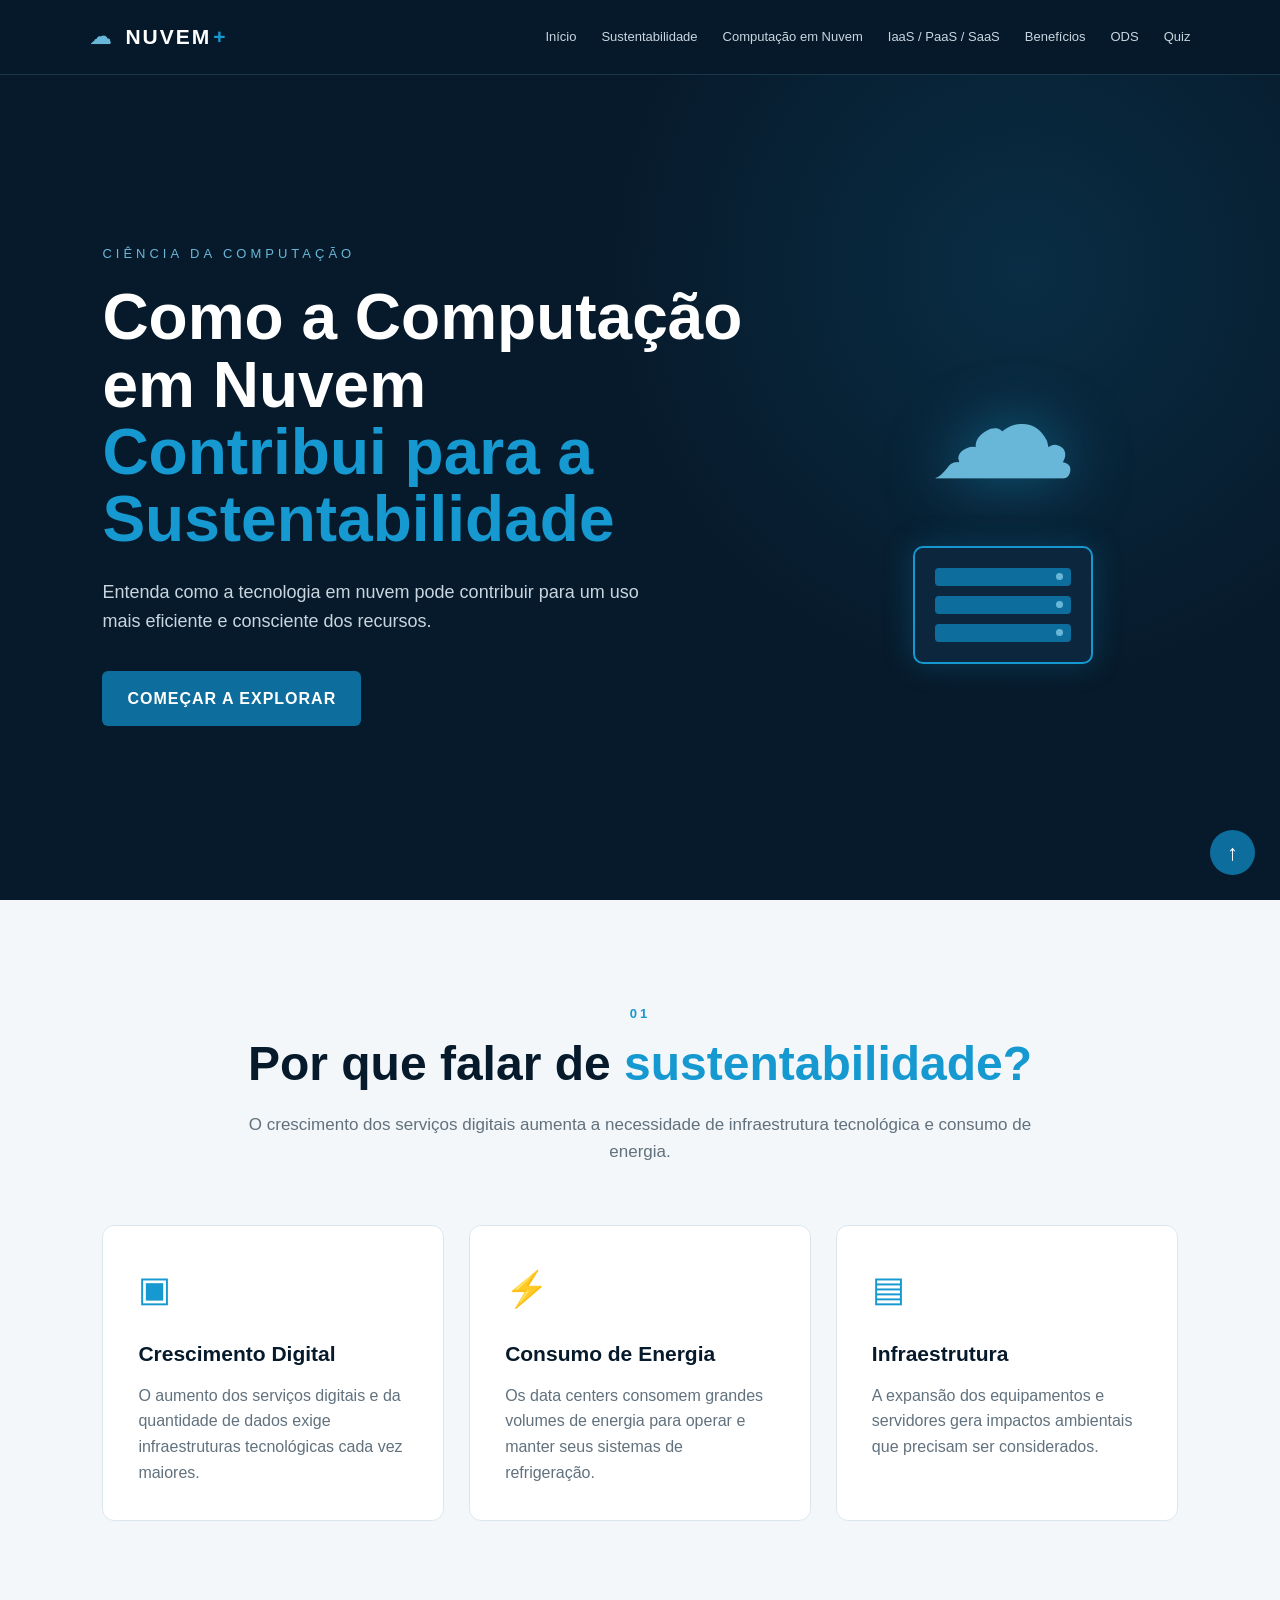
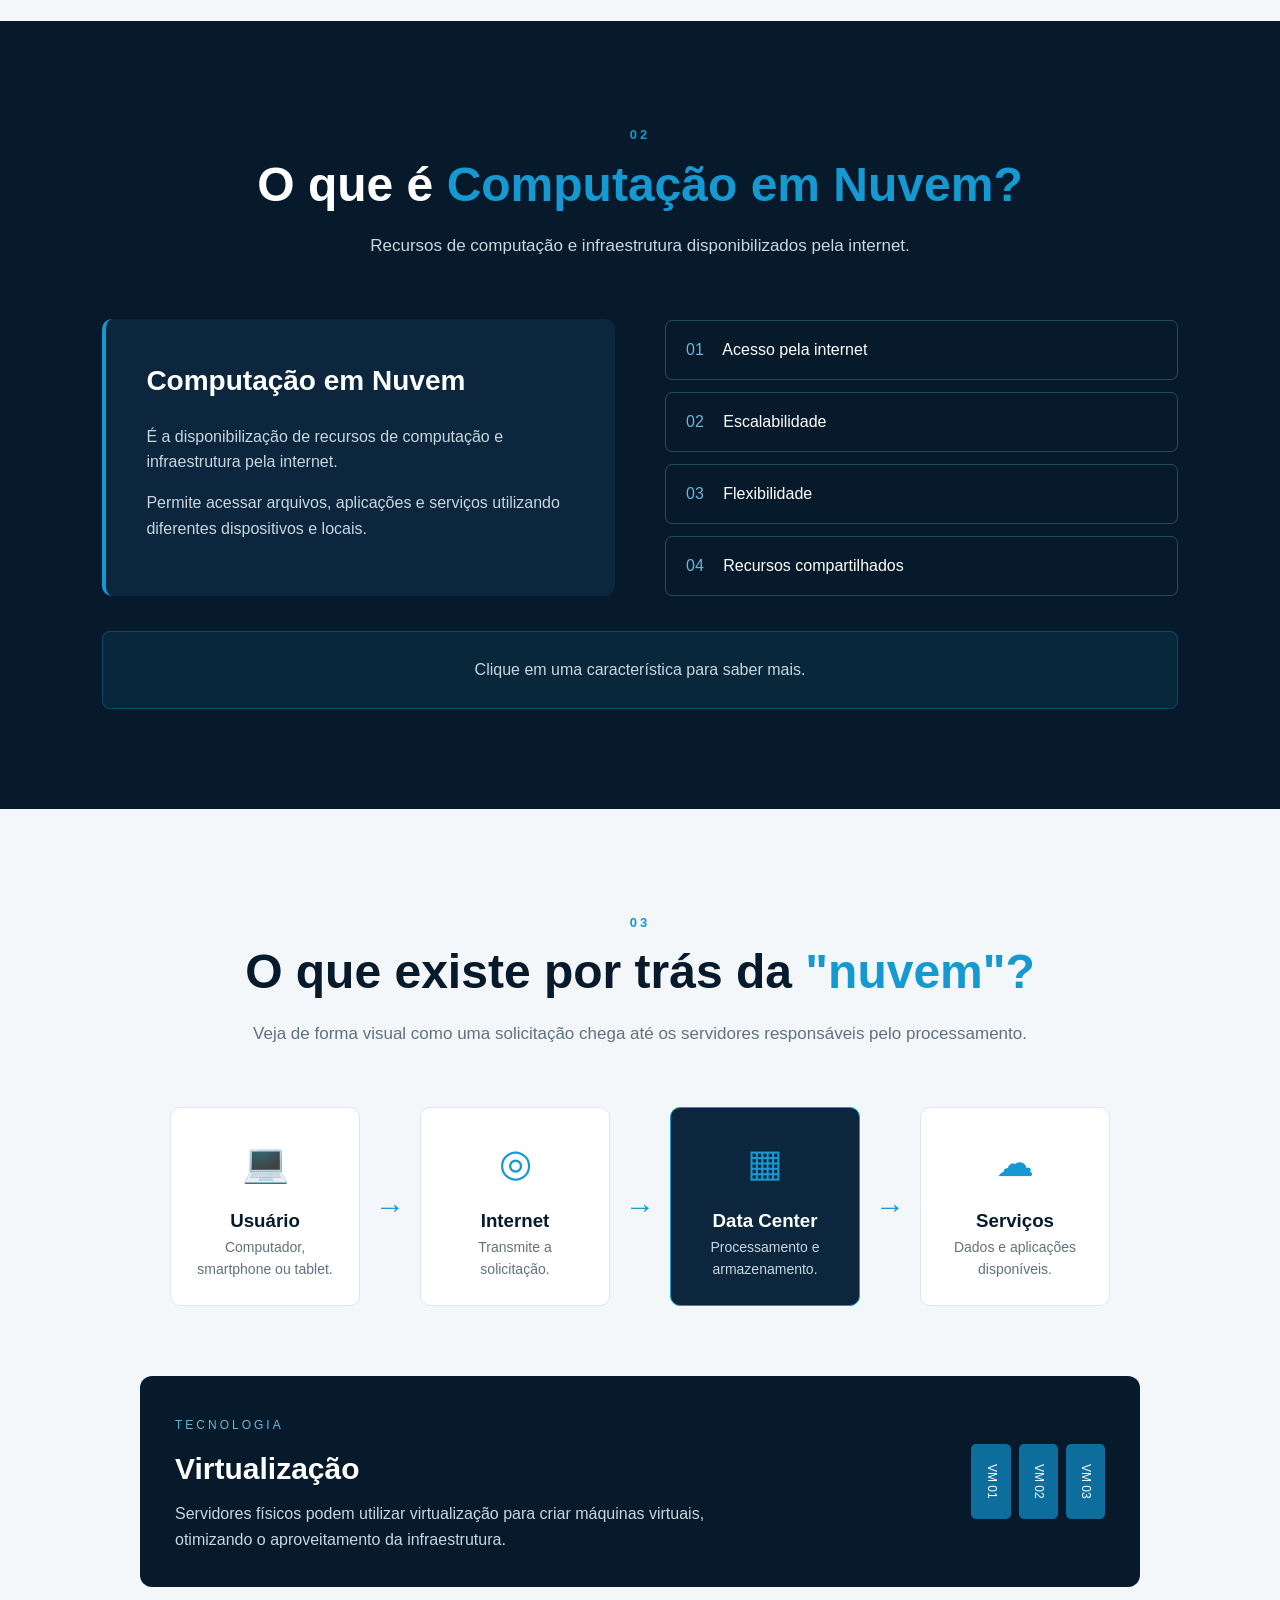
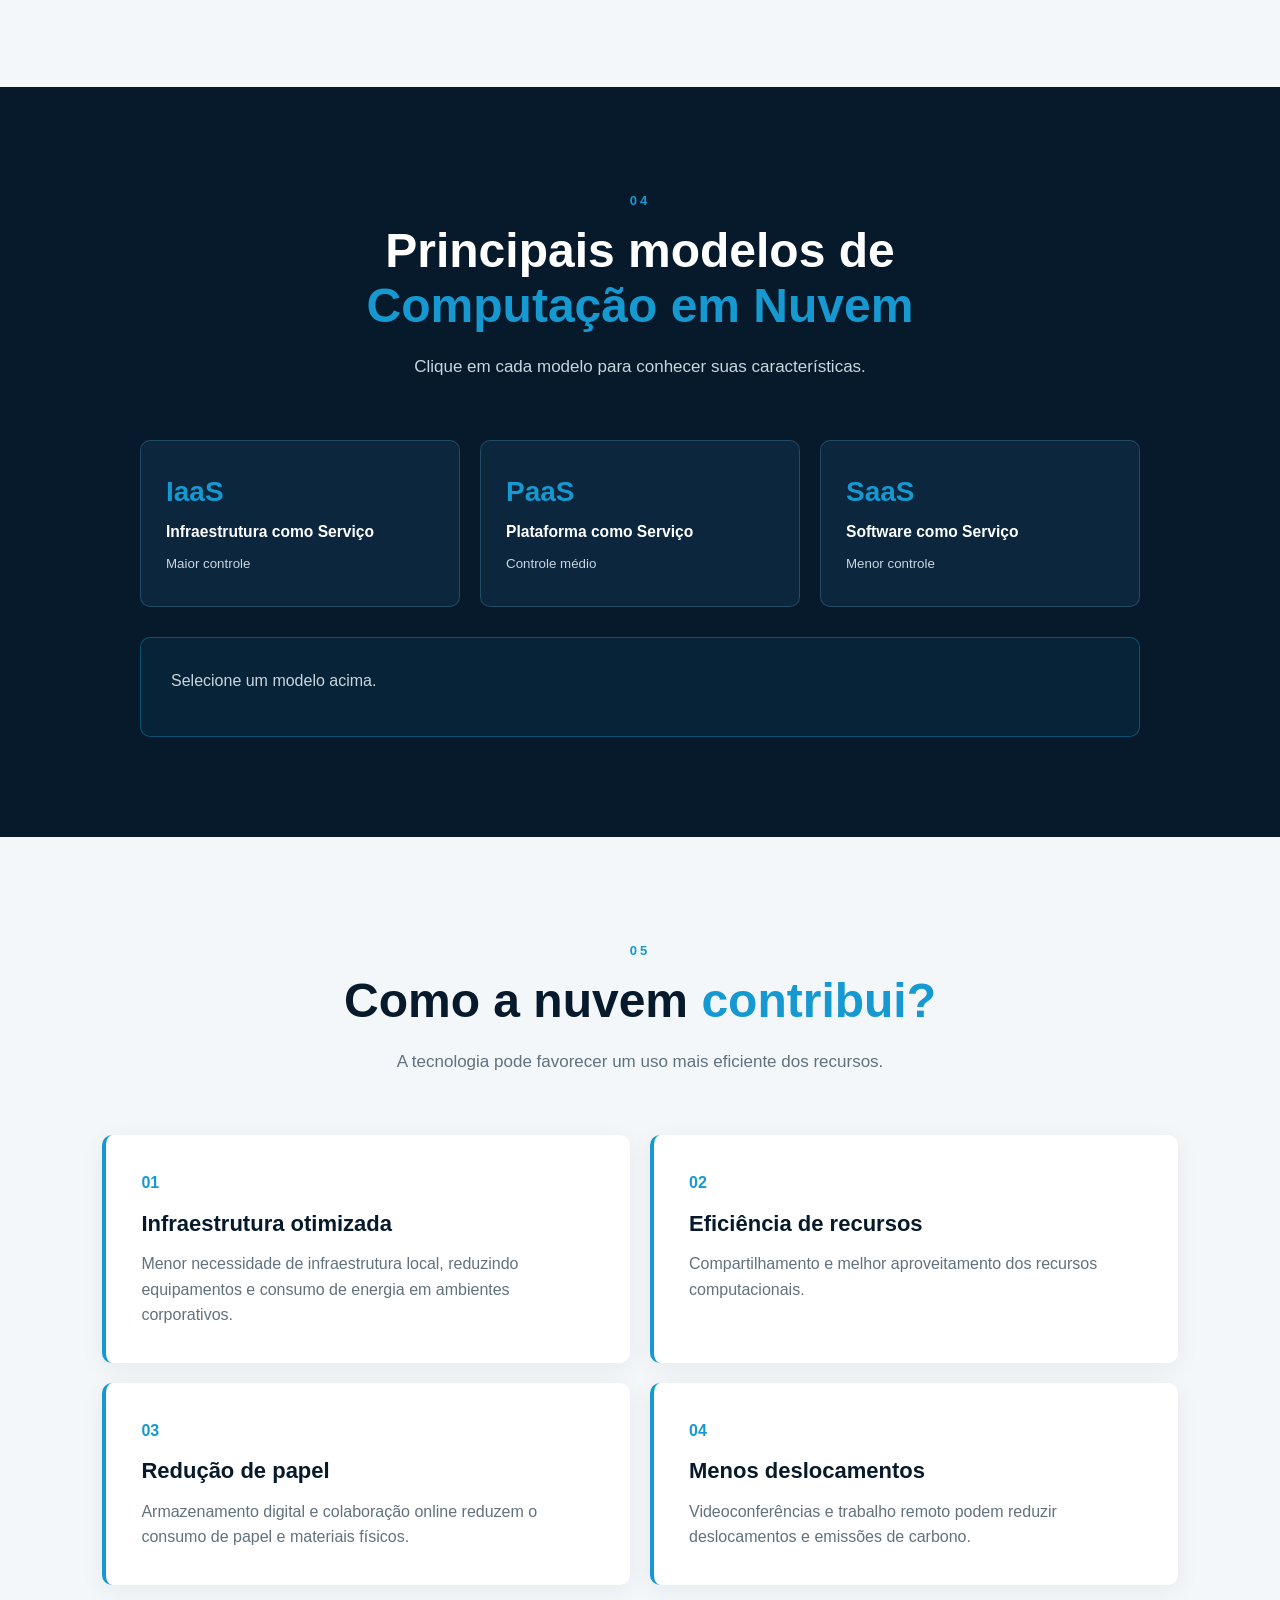
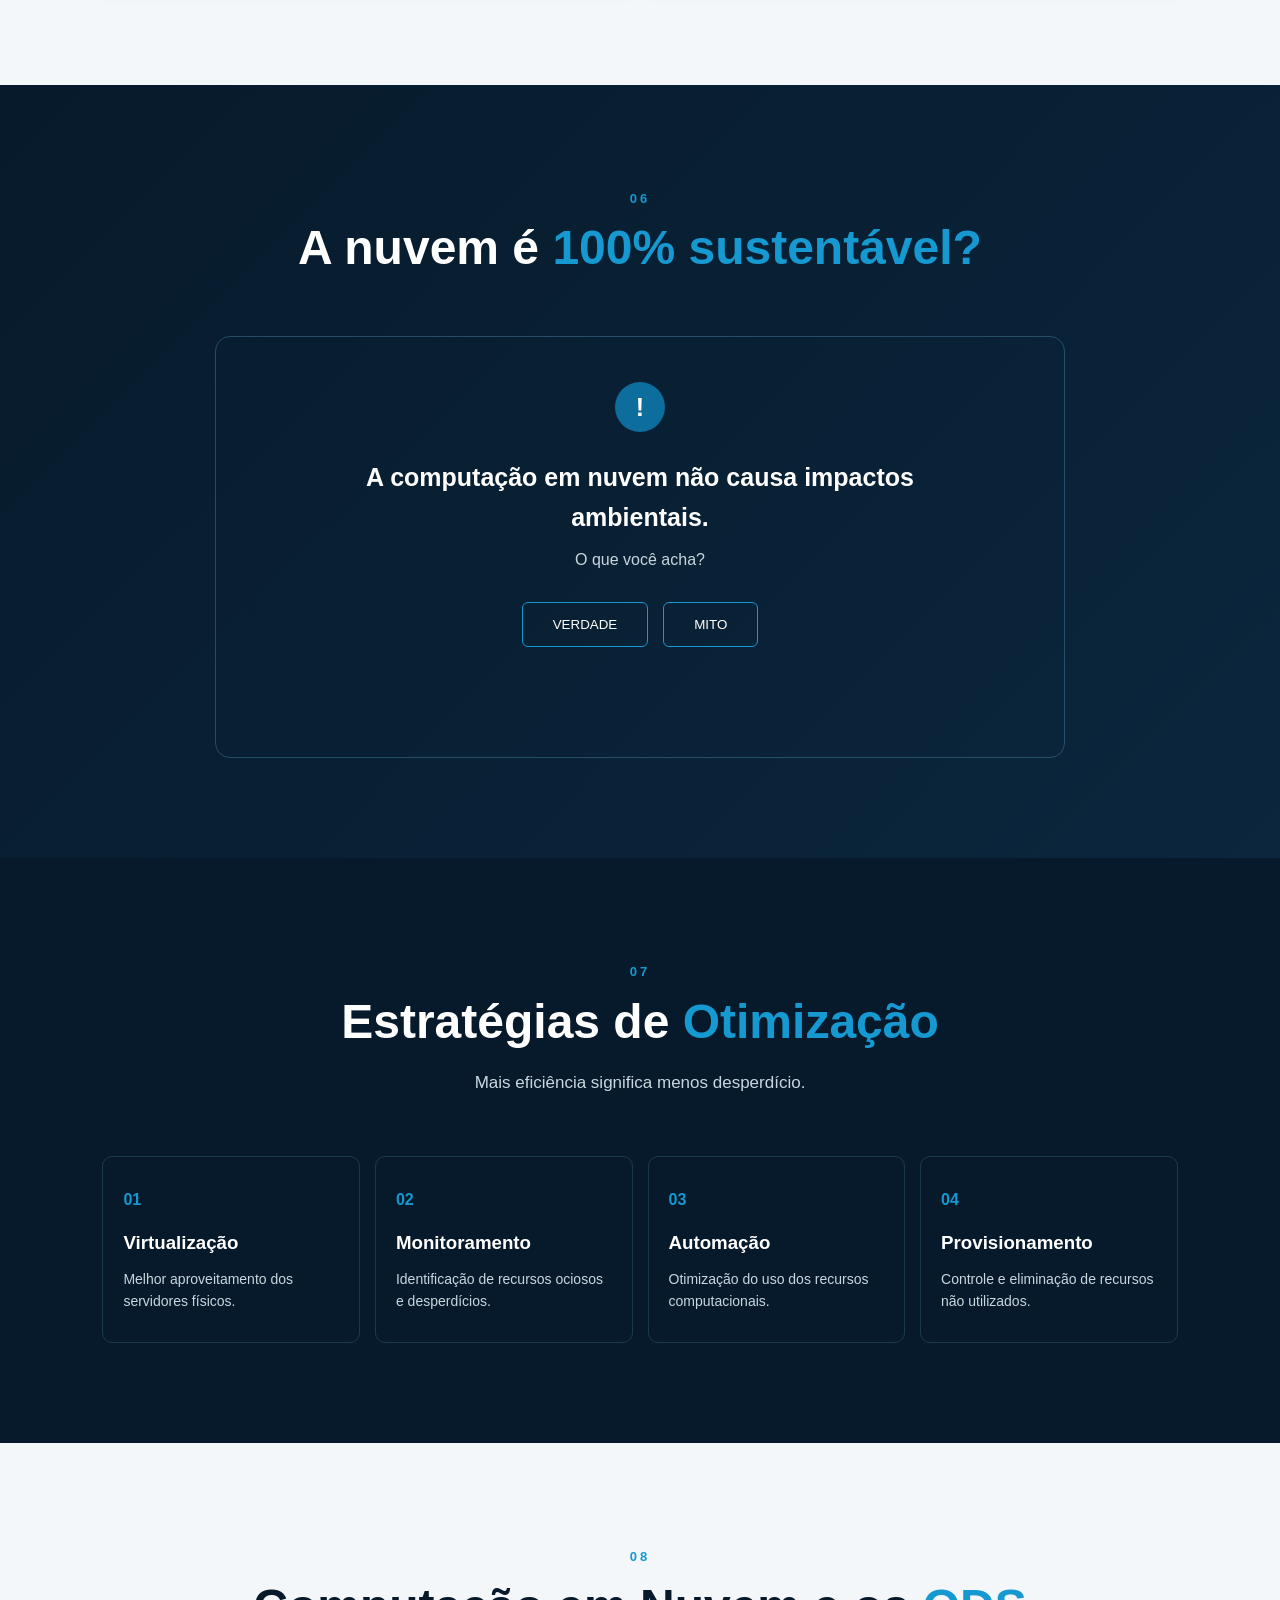
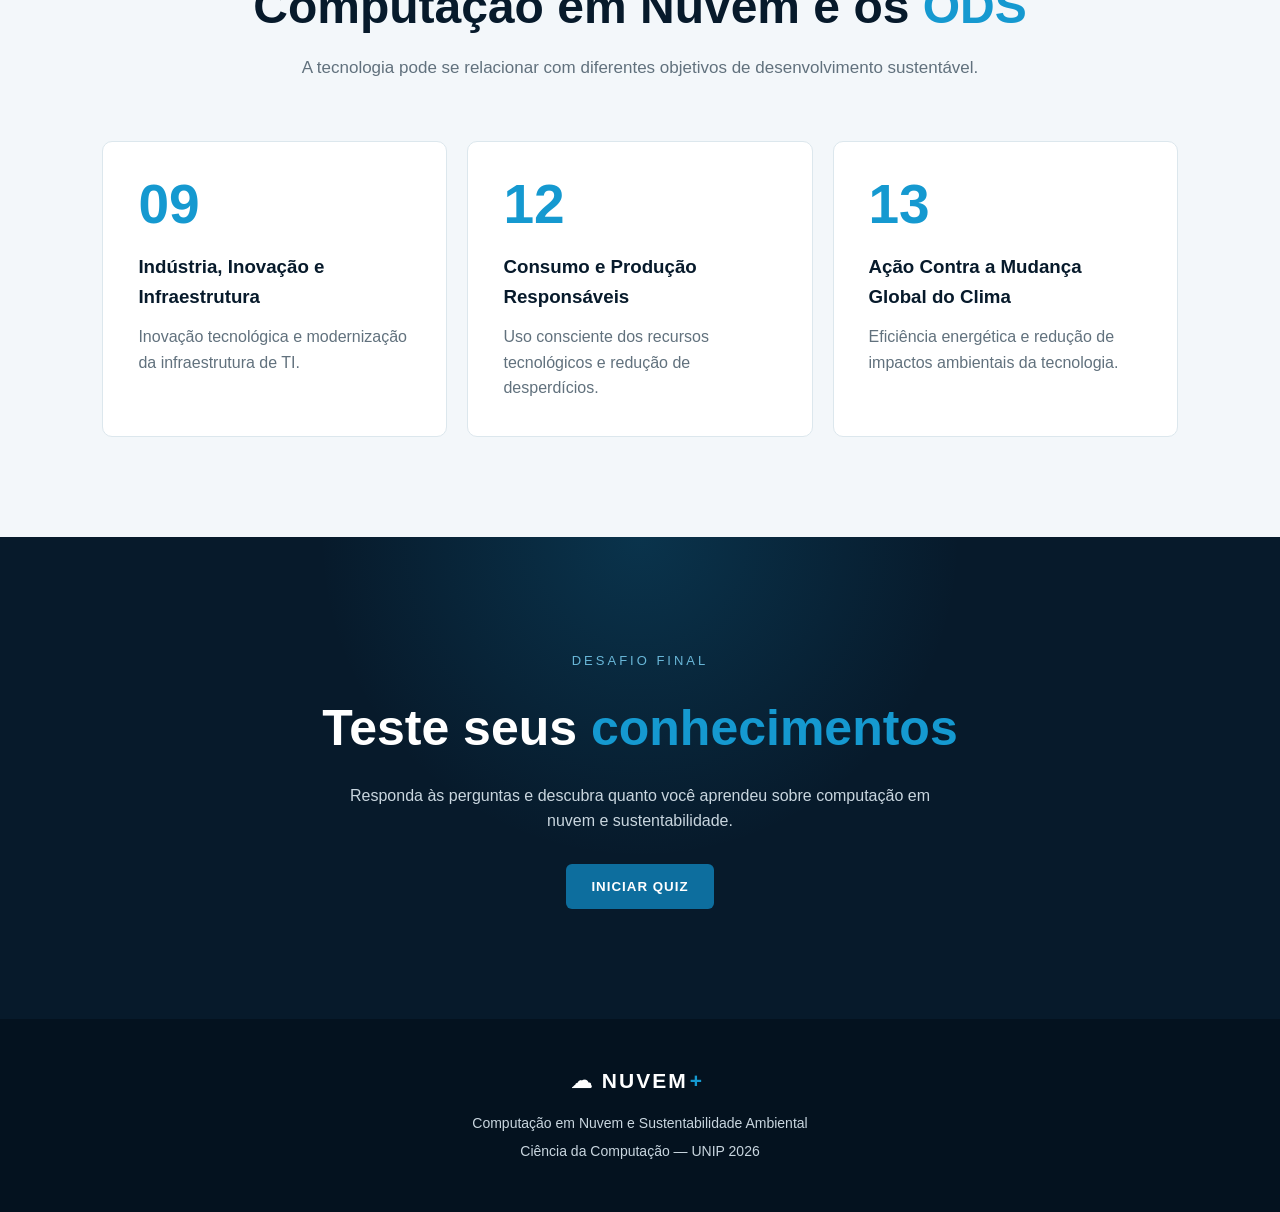
==== index.html @ 4dde99bc "Add files via upload" ====
<!DOCTYPE html>
<html lang="pt-BR">

<head>
    <meta charset="UTF-8">
    <meta name="viewport" content="width=device-width, initial-scale=1.0">

    <title>Computação em Nuvem e Sustentabilidade</title>

    <link rel="stylesheet" href="style.css">
</head>

<body>

    <!-- =========================
         MENU
    ========================== -->

    <header class="header">

        <div class="logo">
            <span>☁</span>
            NUVEM<span class="logo-destaque">+</span>
        </div>

        <nav>
            <a href="#inicio">Início</a>
            <a href="#sustentabilidade">Sustentabilidade</a>
            <a href="#nuvem">Computação em Nuvem</a>
            <a href="#modelos">IaaS / PaaS / SaaS</a>
            <a href="#beneficios">Benefícios</a>
            <a href="#ods">ODS</a>
            <a href="#quiz">Quiz</a>
        </nav>

    </header>


    <!-- =========================
         INÍCIO
    ========================== -->

    <main>

        <section id="inicio" class="hero">

            <div class="hero-conteudo">

                <p class="tag">CIÊNCIA DA COMPUTAÇÃO</p>

                <h1>
                    Como a Computação em Nuvem
                    <span>Contribui para a Sustentabilidade</span>
                </h1>

                <p class="hero-texto">
                    Entenda como a tecnologia em nuvem pode contribuir
                    para um uso mais eficiente e consciente dos recursos.
                </p>

                <a href="#sustentabilidade" class="botao">
                    COMEÇAR A EXPLORAR
                </a>

            </div>


            <div class="nuvem-visual">

                <div class="nuvem">
                    ☁
                </div>

                <div class="conexao"></div>

                <div class="data-center">

                    <div class="servidor"></div>
                    <div class="servidor"></div>
                    <div class="servidor"></div>

                </div>

            </div>

        </section>


        <!-- =========================
             SUSTENTABILIDADE
        ========================== -->

        <section id="sustentabilidade" class="secao">

            <div class="titulo-secao">

                <span>01</span>

                <h2>
                    Por que falar de
                    <strong>sustentabilidade?</strong>
                </h2>

                <p>
                    O crescimento dos serviços digitais aumenta a necessidade
                    de infraestrutura tecnológica e consumo de energia.
                </p>

            </div>


            <div class="cards">

                <div class="card">

                    <div class="icone">▣</div>

                    <h3>Crescimento Digital</h3>

                    <p>
                        O aumento dos serviços digitais e da quantidade de
                        dados exige infraestruturas tecnológicas cada vez maiores.
                    </p>

                </div>


                <div class="card">

                    <div class="icone">⚡</div>

                    <h3>Consumo de Energia</h3>

                    <p>
                        Os data centers consomem grandes volumes de energia
                        para operar e manter seus sistemas de refrigeração.
                    </p>

                </div>


                <div class="card">

                    <div class="icone">▤</div>

                    <h3>Infraestrutura</h3>

                    <p>
                        A expansão dos equipamentos e servidores gera
                        impactos ambientais que precisam ser considerados.
                    </p>

                </div>

            </div>

        </section>


        <!-- =========================
             COMPUTAÇÃO EM NUVEM
        ========================== -->

        <section id="nuvem" class="secao secao-escura">

            <div class="titulo-secao">

                <span>02</span>

                <h2>
                    O que é
                    <strong>Computação em Nuvem?</strong>
                </h2>

                <p>
                    Recursos de computação e infraestrutura disponibilizados
                    pela internet.
                </p>

            </div>


            <div class="nuvem-explicacao">

                <div class="definicao">

                    <h3>Computação em Nuvem</h3>

                    <p>
                        É a disponibilização de recursos de computação e
                        infraestrutura pela internet.
                    </p>

                    <p>
                        Permite acessar arquivos, aplicações e serviços
                        utilizando diferentes dispositivos e locais.
                    </p>

                </div>


                <div class="caracteristicas">

                    <button class="caracteristica" onclick="mostrarCaracteristica('internet')">
                        <span>01</span>
                        Acesso pela internet
                    </button>

                    <button class="caracteristica" onclick="mostrarCaracteristica('escala')">
                        <span>02</span>
                        Escalabilidade
                    </button>

                    <button class="caracteristica" onclick="mostrarCaracteristica('flexibilidade')">
                        <span>03</span>
                        Flexibilidade
                    </button>

                    <button class="caracteristica" onclick="mostrarCaracteristica('compartilhamento')">
                        <span>04</span>
                        Recursos compartilhados
                    </button>

                </div>

            </div>


            <div id="explicacao-caracteristica" class="explicacao-caracteristica">

                Clique em uma característica para saber mais.

            </div>

        </section>


        <!-- =========================
             POR TRÁS DA NUVEM
        ========================== -->

        <section class="secao">

            <div class="titulo-secao">

                <span>03</span>

                <h2>
                    O que existe por trás da
                    <strong>"nuvem"?</strong>
                </h2>

                <p>
                    Veja de forma visual como uma solicitação chega até
                    os servidores responsáveis pelo processamento.
                </p>

            </div>


            <div class="fluxo">

                <div class="fluxo-item">

                    <div class="fluxo-icone">💻</div>

                    <h3>Usuário</h3>

                    <p>
                        Computador, smartphone ou tablet.
                    </p>

                </div>


                <div class="seta">→</div>


                <div class="fluxo-item">

                    <div class="fluxo-icone">◎</div>

                    <h3>Internet</h3>

                    <p>
                        Transmite a solicitação.
                    </p>

                </div>


                <div class="seta">→</div>


                <div class="fluxo-item destaque-fluxo">

                    <div class="fluxo-icone">▦</div>

                    <h3>Data Center</h3>

                    <p>
                        Processamento e armazenamento.
                    </p>

                </div>


                <div class="seta">→</div>


                <div class="fluxo-item">

                    <div class="fluxo-icone">☁</div>

                    <h3>Serviços</h3>

                    <p>
                        Dados e aplicações disponíveis.
                    </p>

                </div>

            </div>


            <div class="virtualizacao">

                <div>

                    <span class="mini-titulo">
                        TECNOLOGIA
                    </span>

                    <h3>Virtualização</h3>

                    <p>
                        Servidores físicos podem utilizar virtualização
                        para criar máquinas virtuais, otimizando o
                        aproveitamento da infraestrutura.
                    </p>

                </div>

                <div class="servidores-visual">

                    <div class="servidor-grande">
                        VM 01
                    </div>

                    <div class="servidor-grande">
                        VM 02
                    </div>

                    <div class="servidor-grande">
                        VM 03
                    </div>

                </div>

            </div>

        </section>


        <!-- =========================
             MODELOS
        ========================== -->

        <section id="modelos" class="secao secao-escura">

            <div class="titulo-secao">

                <span>04</span>

                <h2>
                    Principais modelos de
                    <strong>Computação em Nuvem</strong>
                </h2>

                <p>
                    Clique em cada modelo para conhecer suas características.
                </p>

            </div>


            <div class="modelos">

                <button class="modelo" onclick="mostrarModelo('iaas')">

                    <span>IaaS</span>

                    <h3>Infraestrutura como Serviço</h3>

                    <p>
                        Maior controle
                    </p>

                </button>


                <button class="modelo" onclick="mostrarModelo('paas')">

                    <span>PaaS</span>

                    <h3>Plataforma como Serviço</h3>

                    <p>
                        Controle médio
                    </p>

                </button>


                <button class="modelo" onclick="mostrarModelo('saas')">

                    <span>SaaS</span>

                    <h3>Software como Serviço</h3>

                    <p>
                        Menor controle
                    </p>

                </button>

            </div>


            <div id="modelo-info" class="modelo-info">

                Selecione um modelo acima.

            </div>

        </section>


        <!-- =========================
             BENEFÍCIOS
        ========================== -->

        <section id="beneficios" class="secao">

            <div class="titulo-secao">

                <span>05</span>

                <h2>
                    Como a nuvem
                    <strong>contribui?</strong>
                </h2>

                <p>
                    A tecnologia pode favorecer um uso mais eficiente
                    dos recursos.
                </p>

            </div>


            <div class="beneficios-grid">

                <div class="beneficio">

                    <span>01</span>

                    <h3>Infraestrutura otimizada</h3>

                    <p>
                        Menor necessidade de infraestrutura local,
                        reduzindo equipamentos e consumo de energia
                        em ambientes corporativos.
                    </p>

                </div>


                <div class="beneficio">

                    <span>02</span>

                    <h3>Eficiência de recursos</h3>

                    <p>
                        Compartilhamento e melhor aproveitamento
                        dos recursos computacionais.
                    </p>

                </div>


                <div class="beneficio">

                    <span>03</span>

                    <h3>Redução de papel</h3>

                    <p>
                        Armazenamento digital e colaboração online
                        reduzem o consumo de papel e materiais físicos.
                    </p>

                </div>


                <div class="beneficio">

                    <span>04</span>

                    <h3>Menos deslocamentos</h3>

                    <p>
                        Videoconferências e trabalho remoto podem
                        reduzir deslocamentos e emissões de carbono.
                    </p>

                </div>

            </div>

        </section>


        <!-- =========================
             DESAFIOS
        ========================== -->

        <section class="secao desafios">

            <div class="titulo-secao">

                <span>06</span>

                <h2>
                    A nuvem é
                    <strong>100% sustentável?</strong>
                </h2>

            </div>


            <div class="mito-verdade">

                <div class="mito-texto">

                    <div class="alerta">!</div>

                    <h3>
                        A computação em nuvem não causa impactos ambientais.
                    </h3>

                    <p>
                        O que você acha?
                    </p>

                </div>


                <div class="mito-botoes">

                    <button onclick="verificarMito(true)">
                        VERDADE
                    </button>

                    <button onclick="verificarMito(false)">
                        MITO
                    </button>

                </div>


                <div id="resultado-mito"></div>

            </div>

        </section>


        <!-- =========================
             ESTRATÉGIAS
        ========================== -->

        <section class="secao secao-escura">

            <div class="titulo-secao">

                <span>07</span>

                <h2>
                    Estratégias de
                    <strong>Otimização</strong>
                </h2>

                <p>
                    Mais eficiência significa menos desperdício.
                </p>

            </div>


            <div class="estrategias">

                <div class="estrategia">

                    <span>01</span>

                    <h3>Virtualização</h3>

                    <p>
                        Melhor aproveitamento dos servidores físicos.
                    </p>

                </div>


                <div class="estrategia">

                    <span>02</span>

                    <h3>Monitoramento</h3>

                    <p>
                        Identificação de recursos ociosos e desperdícios.
                    </p>

                </div>


                <div class="estrategia">

                    <span>03</span>

                    <h3>Automação</h3>

                    <p>
                        Otimização do uso dos recursos computacionais.
                    </p>

                </div>


                <div class="estrategia">

                    <span>04</span>

                    <h3>Provisionamento</h3>

                    <p>
                        Controle e eliminação de recursos não utilizados.
                    </p>

                </div>

            </div>

        </section>


        <!-- =========================
             ODS
        ========================== -->

        <section id="ods" class="secao">

            <div class="titulo-secao">

                <span>08</span>

                <h2>
                    Computação em Nuvem e os
                    <strong>ODS</strong>
                </h2>

                <p>
                    A tecnologia pode se relacionar com diferentes
                    objetivos de desenvolvimento sustentável.
                </p>

            </div>


            <div class="ods-grid">

                <div class="ods">

                    <div class="ods-numero">
                        09
                    </div>

                    <h3>
                        Indústria, Inovação e Infraestrutura
                    </h3>

                    <p>
                        Inovação tecnológica e modernização
                        da infraestrutura de TI.
                    </p>

                </div>


                <div class="ods">

                    <div class="ods-numero">
                        12
                    </div>

                    <h3>
                        Consumo e Produção Responsáveis
                    </h3>

                    <p>
                        Uso consciente dos recursos tecnológicos
                        e redução de desperdícios.
                    </p>

                </div>


                <div class="ods">

                    <div class="ods-numero">
                        13
                    </div>

                    <h3>
                        Ação Contra a Mudança Global do Clima
                    </h3>

                    <p>
                        Eficiência energética e redução de impactos
                        ambientais da tecnologia.
                    </p>

                </div>

            </div>

        </section>


        <!-- =========================
             QUIZ
        ========================== -->

        <section id="quiz" class="quiz-secao">

            <div class="quiz-container">

                <div class="quiz-intro">

                    <span>DESAFIO FINAL</span>

                    <h2>
                        Teste seus
                        <strong>conhecimentos</strong>
                    </h2>

                    <p>
                        Responda às perguntas e descubra quanto
                        você aprendeu sobre computação em nuvem
                        e sustentabilidade.
                    </p>

                    <button id="iniciarQuiz" class="botao">
                        INICIAR QUIZ
                    </button>

                </div>


                <div id="quiz-area" class="quiz-area escondido">

                    <div class="quiz-topo">

                        <span id="numeroPergunta">
                            Pergunta 1 de 10
                        </span>

                        <span id="pontuacao">
                            Pontos: 0
                        </span>

                    </div>


                    <div class="barra">

                        <div id="progresso"></div>

                    </div>


                    <h3 id="pergunta"></h3>


                    <div id="opcoes" class="opcoes"></div>


                    <div id="feedback" class="feedback"></div>


                    <button id="proxima" class="botao escondido">
                        PRÓXIMA PERGUNTA
                    </button>

                </div>


                <div id="resultadoQuiz" class="resultado-quiz escondido">

                    <span>RESULTADO</span>

                    <h2>Quiz concluído!</h2>

                    <div id="pontuacaoFinal"></div>

                    <p id="mensagemFinal"></p>

                    <button onclick="reiniciarQuiz()" class="botao">
                        FAZER NOVAMENTE
                    </button>

                </div>

            </div>

        </section>

    </main>


    <!-- =========================
         RODAPÉ
    ========================== -->

    <footer>

        <div class="logo">
            ☁ NUVEM<span class="logo-destaque">+</span>
        </div>

        <p>
            Computação em Nuvem e Sustentabilidade Ambiental
        </p>

        <p>
            Ciência da Computação — UNIP 2026
        </p>

    </footer>


    <button id="topo" onclick="voltarTopo()">
        ↑
    </button>


    <script src="script.js"></script>

</body>

</html>
---- style.css ----
/* =========================
   CONFIGURAÇÕES GERAIS
========================= */

* {
    margin: 0;
    padding: 0;
    box-sizing: border-box;
    scroll-behavior: smooth;
}

:root {

    --azul-escuro: #071A2B;
    --azul-fundo: #0B263D;
    --azul-principal: #0D6E9E;
    --azul-destaque: #1599D0;
    --azul-claro: #69B7D8;

    --branco: #FFFFFF;
    --texto-claro: #C9D6DF;
    --fundo-claro: #F3F7FA;
}

body {

    font-family: Arial, Helvetica, sans-serif;

    background: var(--fundo-claro);

    color: var(--azul-escuro);

    line-height: 1.6;
}


/* =========================
   MENU
========================= */

.header {

    position: fixed;

    top: 0;
    left: 0;

    width: 100%;

    height: 75px;

    background: rgba(7, 26, 43, 0.96);

    display: flex;

    align-items: center;

    justify-content: space-between;

    padding: 0 7%;

    z-index: 1000;

    border-bottom: 1px solid rgba(105, 183, 216, 0.2);
}


.logo {

    color: var(--branco);

    font-size: 21px;

    font-weight: bold;

    letter-spacing: 2px;
}


.logo span {

    color: var(--azul-claro);

    margin-right: 5px;
}


.logo-destaque {

    color: var(--azul-destaque) !important;

    margin-left: 2px;
}


nav {

    display: flex;

    gap: 25px;
}


nav a {

    color: var(--texto-claro);

    text-decoration: none;

    font-size: 13px;

    transition: 0.3s;
}


nav a:hover {

    color: var(--azul-destaque);
}


/* =========================
   HERO
========================= */

.hero {

    min-height: 100vh;

    padding: 150px 8% 80px;

    background:
        radial-gradient(
            circle at 80% 30%,
            rgba(21, 153, 208, 0.15),
            transparent 35%
        ),
        var(--azul-escuro);

    color: var(--branco);

    display: flex;

    align-items: center;

    justify-content: space-between;

    gap: 50px;
}


.hero-conteudo {

    max-width: 650px;
}


.tag {

    color: var(--azul-claro);

    letter-spacing: 4px;

    font-size: 13px;

    margin-bottom: 20px;
}


.hero h1 {

    font-size: clamp(40px, 5vw, 70px);

    line-height: 1.05;

    margin-bottom: 25px;
}


.hero h1 span {

    display: block;

    color: var(--azul-destaque);
}


.hero-texto {

    max-width: 570px;

    color: var(--texto-claro);

    font-size: 18px;

    margin-bottom: 35px;
}


.botao {

    display: inline-block;

    border: none;

    background: var(--azul-principal);

    color: var(--branco);

    padding: 15px 25px;

    border-radius: 6px;

    font-weight: bold;

    letter-spacing: 1px;

    cursor: pointer;

    text-decoration: none;

    transition: 0.3s;
}


.botao:hover {

    background: var(--azul-destaque);

    transform: translateY(-3px);
}


/* =========================
   VISUAL DA NUVEM
========================= */

.nuvem-visual {

    width: 350px;

    height: 350px;

    display: flex;

    flex-direction: column;

    align-items: center;

    justify-content: center;
}


.nuvem {

    font-size: 150px;

    color: var(--azul-claro);

    filter: drop-shadow(
        0 0 30px rgba(21, 153, 208, 0.5)
    );

    animation: flutuar 3s infinite ease-in-out;
}


@keyframes flutuar {

    0%,
    100% {
        transform: translateY(0);
    }

    50% {
        transform: translateY(-15px);
    }
}


.conexao {

    width: 3px;

    height: 60px;

    background: var(--azul-destaque);
}


.data-center {

    width: 180px;

    padding: 20px;

    border: 2px solid var(--azul-destaque);

    border-radius: 10px;

    background: var(--azul-fundo);

    box-shadow:
        0 0 30px rgba(21, 153, 208, 0.25);
}


.servidor {

    height: 18px;

    margin-bottom: 10px;

    background: var(--azul-principal);

    border-radius: 4px;

    position: relative;
}


.servidor:last-child {

    margin-bottom: 0;
}


.servidor::after {

    content: "";

    position: absolute;

    right: 8px;

    top: 5px;

    width: 7px;

    height: 7px;

    background: var(--azul-claro);

    border-radius: 50%;
}


/* =========================
   SEÇÕES
========================= */

.secao {

    padding: 100px 8%;

    background: var(--fundo-claro);
}


.secao-escura {

    background: var(--azul-escuro);

    color: var(--branco);
}


.titulo-secao {

    max-width: 800px;

    margin: 0 auto 60px;

    text-align: center;
}


.titulo-secao > span {

    color: var(--azul-destaque);

    font-size: 13px;

    font-weight: bold;

    letter-spacing: 3px;
}


.titulo-secao h2 {

    font-size: clamp(32px, 4vw, 48px);

    line-height: 1.15;

    margin: 10px 0 20px;
}


.titulo-secao h2 strong {

    color: var(--azul-destaque);
}


.titulo-secao p {

    color: #61717D;

    font-size: 17px;
}


.secao-escura .titulo-secao p {

    color: var(--texto-claro);
}


/* =========================
   CARDS
========================= */

.cards {

    display: grid;

    grid-template-columns:
        repeat(3, 1fr);

    gap: 25px;

    max-width: 1100px;

    margin: auto;
}


.card {

    background: var(--branco);

    padding: 35px;

    border-radius: 12px;

    border: 1px solid #DCE7ED;

    transition: 0.3s;
}


.card:hover {

    transform: translateY(-8px);

    border-color: var(--azul-destaque);

    box-shadow:
        0 15px 40px rgba(7, 26, 43, 0.1);
}


.icone {

    font-size: 35px;

    color: var(--azul-destaque);

    margin-bottom: 20px;
}


.card h3 {

    margin-bottom: 12px;

    font-size: 21px;
}


.card p {

    color: #61717D;
}


/* =========================
   NUVEM EXPLICAÇÃO
========================= */

.nuvem-explicacao {

    max-width: 1100px;

    margin: auto;

    display: grid;

    grid-template-columns: 1fr 1fr;

    gap: 50px;

    align-items: center;
}


.definicao {

    padding: 40px;

    background: var(--azul-fundo);

    border-left: 4px solid var(--azul-destaque);

    border-radius: 10px;
}


.definicao h3 {

    font-size: 28px;

    margin-bottom: 20px;
}


.definicao p {

    color: var(--texto-claro);

    margin-bottom: 15px;
}


.caracteristicas {

    display: grid;

    gap: 12px;
}


.caracteristica {

    background: transparent;

    border: 1px solid rgba(105, 183, 216, 0.3);

    color: var(--branco);

    padding: 20px;

    text-align: left;

    border-radius: 7px;

    cursor: pointer;

    font-size: 16px;

    transition: 0.3s;
}


.caracteristica:hover {

    background: var(--azul-principal);

    border-color: var(--azul-destaque);

    transform: translateX(5px);
}


.caracteristica span {

    color: var(--azul-claro);

    margin-right: 15px;
}


.explicacao-caracteristica {

    max-width: 1100px;

    margin: 35px auto 0;

    padding: 25px;

    background: rgba(21, 153, 208, 0.1);

    border: 1px solid rgba(21, 153, 208, 0.3);

    border-radius: 8px;

    color: var(--texto-claro);

    text-align: center;
}


/* =========================
   FLUXO
========================= */

.fluxo {

    max-width: 1200px;

    margin: auto;

    display: flex;

    align-items: center;

    justify-content: center;

    gap: 15px;

    flex-wrap: wrap;
}


.fluxo-item {

    width: 190px;

    min-height: 180px;

    padding: 25px;

    text-align: center;

    border: 1px solid #DCE7ED;

    border-radius: 10px;

    background: var(--branco);

    transition: 0.3s;
}


.fluxo-item:hover {

    transform: translateY(-6px);

    border-color: var(--azul-destaque);
}


.destaque-fluxo {

    background: var(--azul-fundo);

    color: var(--branco);

    border-color: var(--azul-destaque);
}


.fluxo-icone {

    font-size: 38px;

    color: var(--azul-destaque);

    margin-bottom: 12px;
}


.fluxo-item p {

    font-size: 14px;

    color: #61717D;
}


.destaque-fluxo p {

    color: var(--texto-claro);
}


.seta {

    font-size: 30px;

    color: var(--azul-destaque);
}


/* =========================
   VIRTUALIZAÇÃO
========================= */

.virtualizacao {

    max-width: 1000px;

    margin: 70px auto 0;

    padding: 35px;

    background: var(--azul-escuro);

    color: var(--branco);

    border-radius: 12px;

    display: flex;

    align-items: center;

    justify-content: space-between;

    gap: 40px;
}


.mini-titulo {

    color: var(--azul-claro);

    font-size: 12px;

    letter-spacing: 3px;
}


.virtualizacao h3 {

    font-size: 30px;

    margin: 8px 0;
}


.virtualizacao p {

    color: var(--texto-claro);

    max-width: 550px;
}


.servidores-visual {

    display: flex;

    gap: 8px;
}


.servidor-grande {

    padding: 20px 10px;

    background: var(--azul-principal);

    border-radius: 5px;

    font-size: 12px;

    writing-mode: vertical-rl;
}


/* =========================
   MODELOS
========================= */

.modelos {

    max-width: 1000px;

    margin: auto;

    display: grid;

    grid-template-columns:
        repeat(3, 1fr);

    gap: 20px;
}


.modelo {

    padding: 35px 25px;

    background: var(--azul-fundo);

    color: var(--branco);

    border: 1px solid rgba(105, 183, 216, 0.25);

    border-radius: 10px;

    cursor: pointer;

    text-align: left;

    transition: 0.3s;
}


.modelo:hover {

    border-color: var(--azul-destaque);

    transform: translateY(-7px);
}


.modelo span {

    color: var(--azul-destaque);

    font-size: 28px;

    font-weight: bold;
}


.modelo h3 {

    margin: 15px 0;
}


.modelo p {

    color: var(--texto-claro);
}


.modelo-info {

    max-width: 1000px;

    margin: 30px auto 0;

    padding: 30px;

    border: 1px solid rgba(21, 153, 208, 0.4);

    border-radius: 10px;

    background: rgba(21, 153, 208, 0.08);

    color: var(--texto-claro);

    min-height: 100px;
}


/* =========================
   BENEFÍCIOS
========================= */

.beneficios-grid {

    max-width: 1100px;

    margin: auto;

    display: grid;

    grid-template-columns:
        repeat(2, 1fr);

    gap: 20px;
}


.beneficio {

    padding: 35px;

    background: var(--branco);

    border-radius: 10px;

    border-left: 4px solid var(--azul-destaque);

    box-shadow:
        0 5px 25px rgba(7, 26, 43, 0.06);

    transition: 0.3s;
}


.beneficio:hover {

    transform: translateX(5px);
}


.beneficio > span {

    color: var(--azul-destaque);

    font-weight: bold;
}


.beneficio h3 {

    font-size: 22px;

    margin: 10px 0;
}


.beneficio p {

    color: #61717D;
}


/* =========================
   MITO OU VERDADE
========================= */

.desafios {

    background:
        linear-gradient(
            135deg,
            #071A2B,
            #0B263D
        );

    color: var(--branco);
}


.mito-verdade {

    max-width: 850px;

    margin: auto;

    padding: 45px;

    border: 1px solid rgba(105, 183, 216, 0.3);

    border-radius: 15px;

    text-align: center;
}


.alerta {

    width: 50px;

    height: 50px;

    margin: auto;

    border-radius: 50%;

    background: var(--azul-principal);

    display: flex;

    align-items: center;

    justify-content: center;

    font-size: 25px;

    font-weight: bold;
}


.mito-texto h3 {

    font-size: 25px;

    margin: 25px auto 10px;

    max-width: 650px;
}


.mito-texto p {

    color: var(--texto-claro);
}


.mito-botoes {

    display: flex;

    justify-content: center;

    gap: 15px;

    margin-top: 30px;
}


.mito-botoes button {

    padding: 14px 30px;

    border: 1px solid var(--azul-destaque);

    background: transparent;

    color: var(--branco);

    border-radius: 6px;

    cursor: pointer;

    transition: 0.3s;
}


.mito-botoes button:hover {

    background: var(--azul-destaque);
}


#resultado-mito {

    margin-top: 25px;

    padding: 20px;

    border-radius: 8px;
}


/* =========================
   ESTRATÉGIAS
========================= */

.estrategias {

    max-width: 1100px;

    margin: auto;

    display: grid;

    grid-template-columns:
        repeat(4, 1fr);

    gap: 15px;
}


.estrategia {

    padding: 30px 20px;

    border: 1px solid rgba(105, 183, 216, 0.2);

    border-radius: 10px;

    transition: 0.3s;
}


.estrategia:hover {

    background: rgba(21, 153, 208, 0.1);

    border-color: var(--azul-destaque);

    transform: translateY(-5px);
}


.estrategia > span {

    color: var(--azul-destaque);

    font-weight: bold;
}


.estrategia h3 {

    margin: 15px 0 10px;
}


.estrategia p {

    color: var(--texto-claro);

    font-size: 14px;
}


/* =========================
   ODS
========================= */

.ods-grid {

    max-width: 1100px;

    margin: auto;

    display: grid;

    grid-template-columns:
        repeat(3, 1fr);

    gap: 20px;
}


.ods {

    padding: 35px;

    background: var(--branco);

    border-radius: 10px;

    border: 1px solid #DCE7ED;

    transition: 0.3s;
}


.ods:hover {

    transform: translateY(-7px);

    border-color: var(--azul-destaque);
}


.ods-numero {

    font-size: 55px;

    font-weight: bold;

    color: var(--azul-destaque);

    line-height: 1;
}


.ods h3 {

    margin: 20px 0 12px;
}


.ods p {

    color: #61717D;
}


/* =========================
   QUIZ
========================= */

.quiz-secao {

    padding: 110px 8%;

    background:
        radial-gradient(
            circle at 50% 0%,
            rgba(21, 153, 208, 0.2),
            transparent 40%
        ),
        var(--azul-escuro);

    color: var(--branco);
}


.quiz-container {

    max-width: 850px;

    margin: auto;
}


.quiz-intro {

    text-align: center;
}


.quiz-intro > span {

    color: var(--azul-claro);

    letter-spacing: 3px;

    font-size: 13px;
}


.quiz-intro h2 {

    font-size: 50px;

    margin: 15px 0;
}


.quiz-intro h2 strong {

    color: var(--azul-destaque);
}


.quiz-intro p {

    max-width: 600px;

    margin: 0 auto 30px;

    color: var(--texto-claro);
}


.quiz-area {

    margin-top: 50px;

    padding: 35px;

    background: var(--azul-fundo);

    border-radius: 12px;

    border: 1px solid rgba(105, 183, 216, 0.25);
}


.quiz-topo {

    display: flex;

    justify-content: space-between;

    color: var(--texto-claro);

    font-size: 14px;
}


.barra {

    height: 6px;

    background: rgba(255, 255, 255, 0.1);

    margin: 15px 0 35px;

    border-radius: 10px;

    overflow: hidden;
}


#progresso {

    width: 0%;

    height: 100%;

    background: var(--azul-destaque);

    transition: 0.4s;
}


#pergunta {

    font-size: 25px;

    margin-bottom: 25px;
}


.opcoes {

    display: grid;

    gap: 12px;
}


.opcao {

    width: 100%;

    padding: 18px;

    border: 1px solid rgba(105, 183, 216, 0.3);

    background: transparent;

    color: var(--branco);

    text-align: left;

    border-radius: 7px;

    cursor: pointer;

    transition: 0.3s;

    font-size: 15px;
}


.opcao:hover {

    background: rgba(21, 153, 208, 0.15);

    border-color: var(--azul-destaque);
}


.opcao.correta {

    background: rgba(21, 153, 208, 0.3);

    border-color: var(--azul-claro);
}


.opcao.errada {

    background: rgba(150, 50, 50, 0.3);

    border-color: #D77;
}


.feedback {

    margin: 20px 0;

    color: var(--texto-claro);

    min-height: 25px;
}


.resultado-quiz {

    margin-top: 40px;

    text-align: center;

    padding: 50px;

    background: var(--azul-fundo);

    border-radius: 12px;
}


.resultado-quiz > span {

    color: var(--azul-claro);

    letter-spacing: 3px;
}


.resultado-quiz h2 {

    font-size: 35px;

    margin: 15px 0;
}


#pontuacaoFinal {

    font-size: 65px;

    font-weight: bold;

    color: var(--azul-destaque);

    margin: 20px;
}


/* =========================
   ESCONDER
========================= */

.escondido {

    display: none !important;
}


/* =========================
   RODAPÉ
========================= */

footer {

    padding: 45px 8%;

    background: #04121F;

    color: var(--texto-claro);

    text-align: center;
}


footer .logo {

    margin-bottom: 15px;
}


footer p {

    margin: 5px 0;

    font-size: 14px;
}


/* =========================
   BOTÃO TOPO
========================= */

#topo {

    position: fixed;

    bottom: 25px;

    right: 25px;

    width: 45px;

    height: 45px;

    border: none;

    border-radius: 50%;

    background: var(--azul-principal);

    color: var(--branco);

    font-size: 22px;

    cursor: pointer;

    transition: 0.3s;

    z-index: 900;
}


#topo:hover {

    background: var(--azul-destaque);

    transform: translateY(-4px);
}


/* =========================
   RESPONSIVIDADE
========================= */

@media (max-width: 1000px) {

    nav {

        display: none;
    }


    .hero {

        text-align: center;

        flex-direction: column;

        justify-content: center;
    }


    .hero-texto {

        margin-left: auto;

        margin-right: auto;
    }


    .cards,
    .ods-grid {

        grid-template-columns: 1fr;
    }


    .estrategias {

        grid-template-columns:
            repeat(2, 1fr);
    }


    .nuvem-explicacao {

        grid-template-columns: 1fr;
    }


    .modelos {

        grid-template-columns: 1fr;
    }


    .beneficios-grid {

        grid-template-columns: 1fr;
    }


    .virtualizacao {

        flex-direction: column;

        text-align: center;
    }
}


@media (max-width: 600px) {

    .hero {

        padding-left: 5%;

        padding-right: 5%;
    }


    .secao {

        padding-left: 5%;

        padding-right: 5%;
    }


    .hero h1 {

        font-size: 40px;
    }


    .nuvem-visual {

        transform: scale(0.8);
    }


    .fluxo {

        flex-direction: column;
    }


    .seta {

        transform: rotate(90deg);
    }


    .estrategias {

        grid-template-columns: 1fr;
    }


    .quiz-intro h2 {

        font-size: 38px;
    }


    .quiz-area {

        padding: 20px;
    }


    .mito-verdade {

        padding: 25px;
    }

}
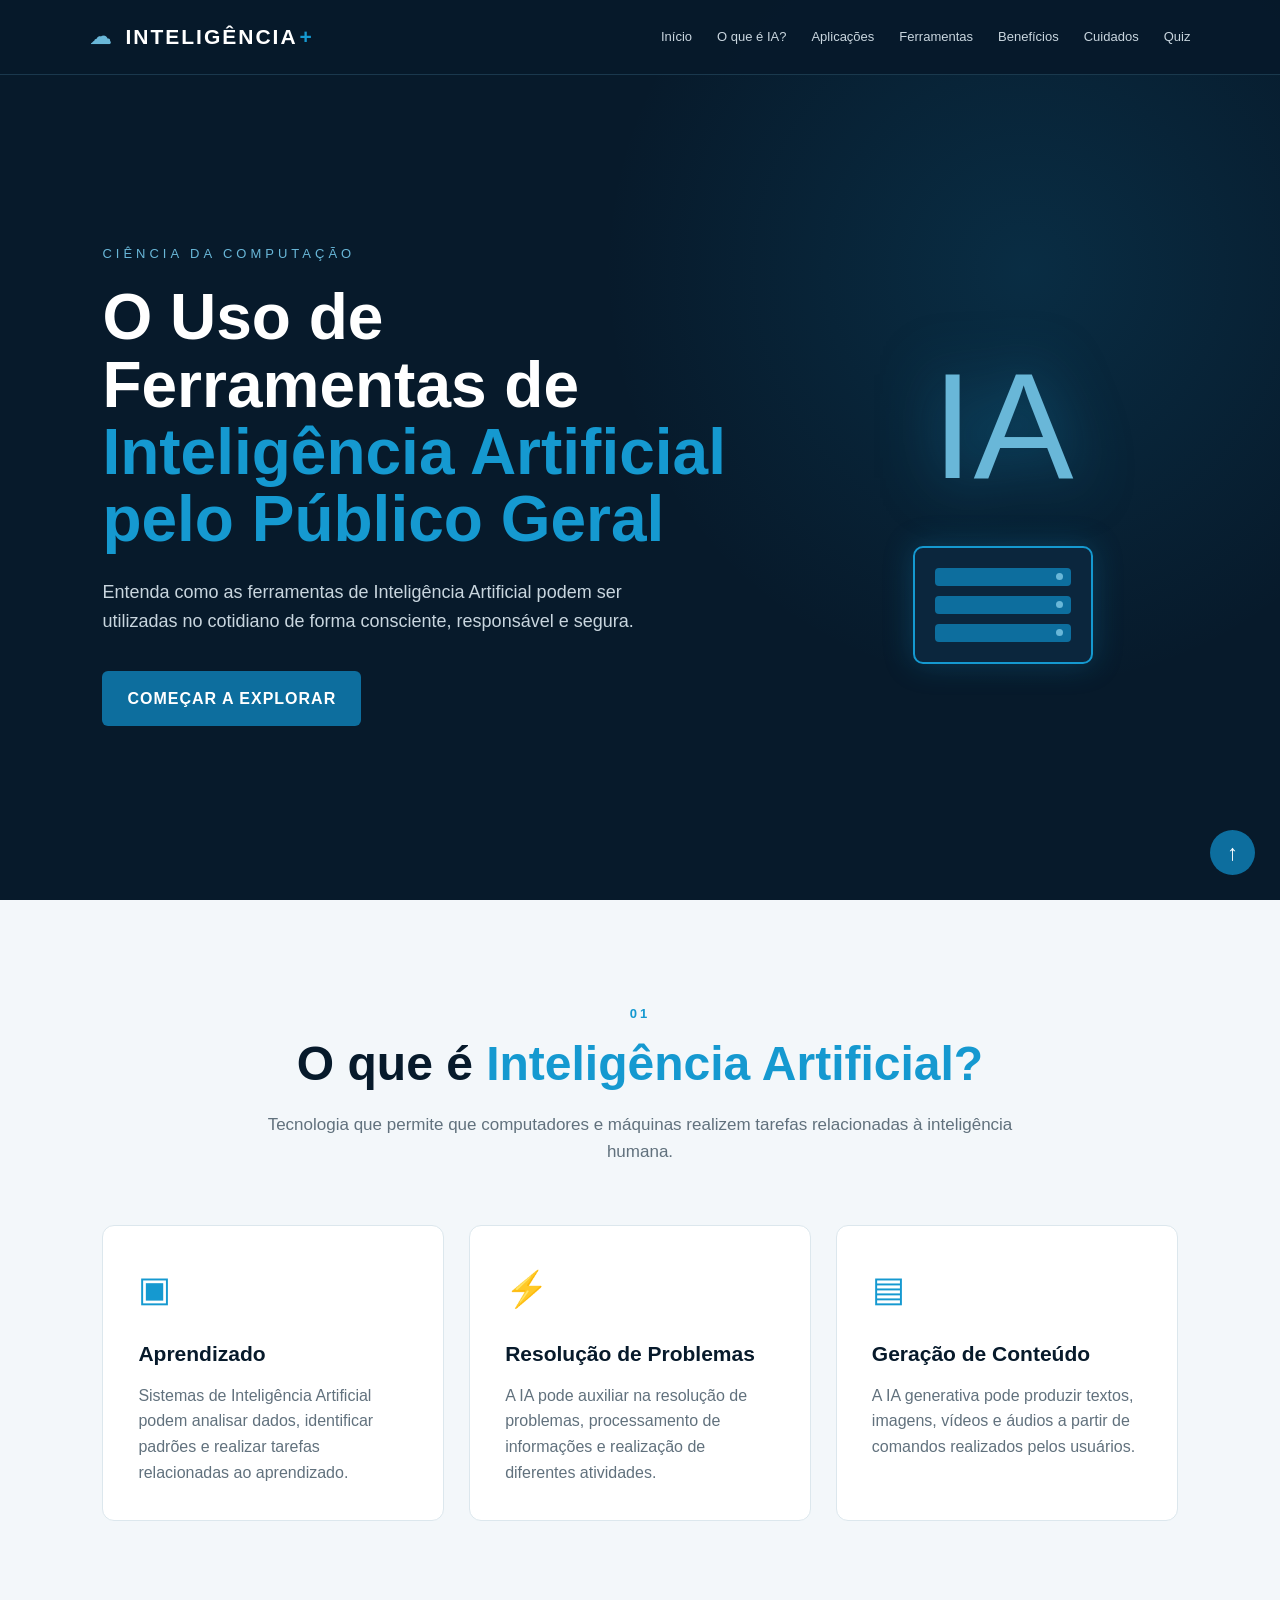
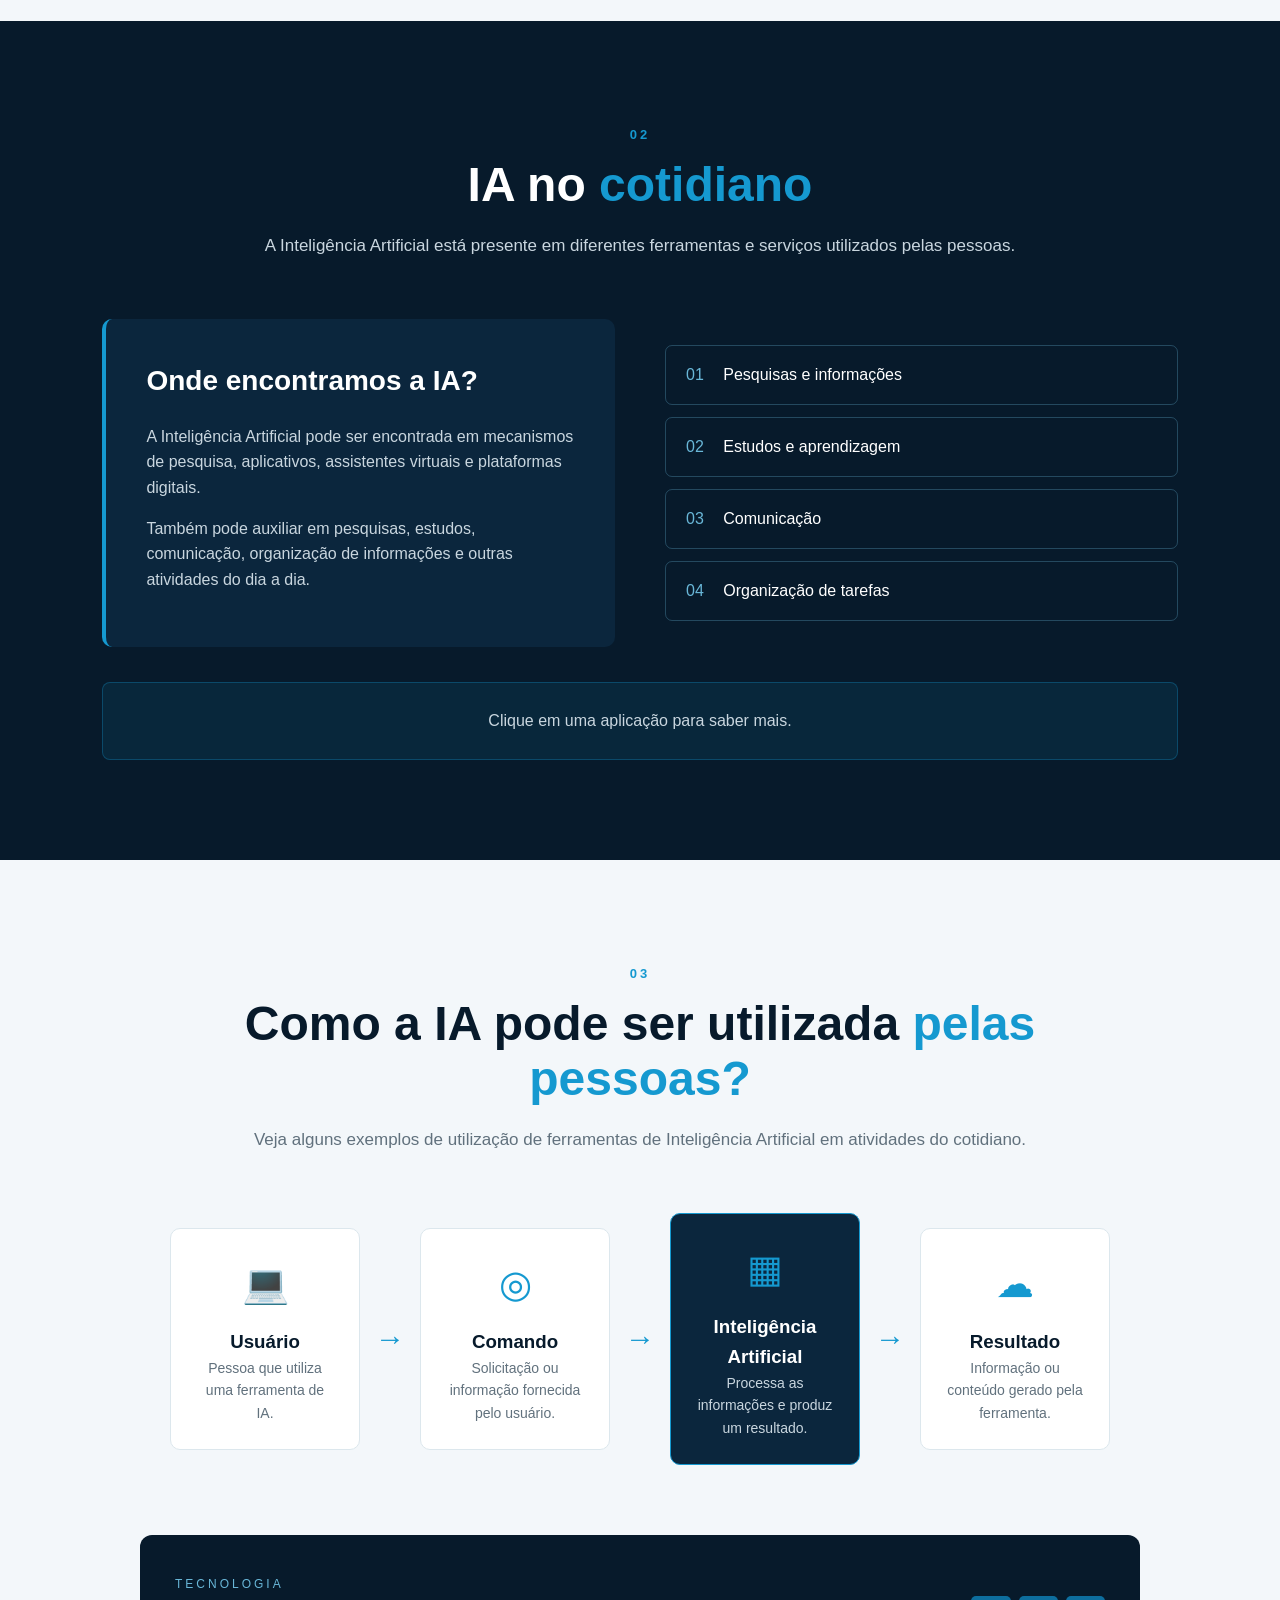
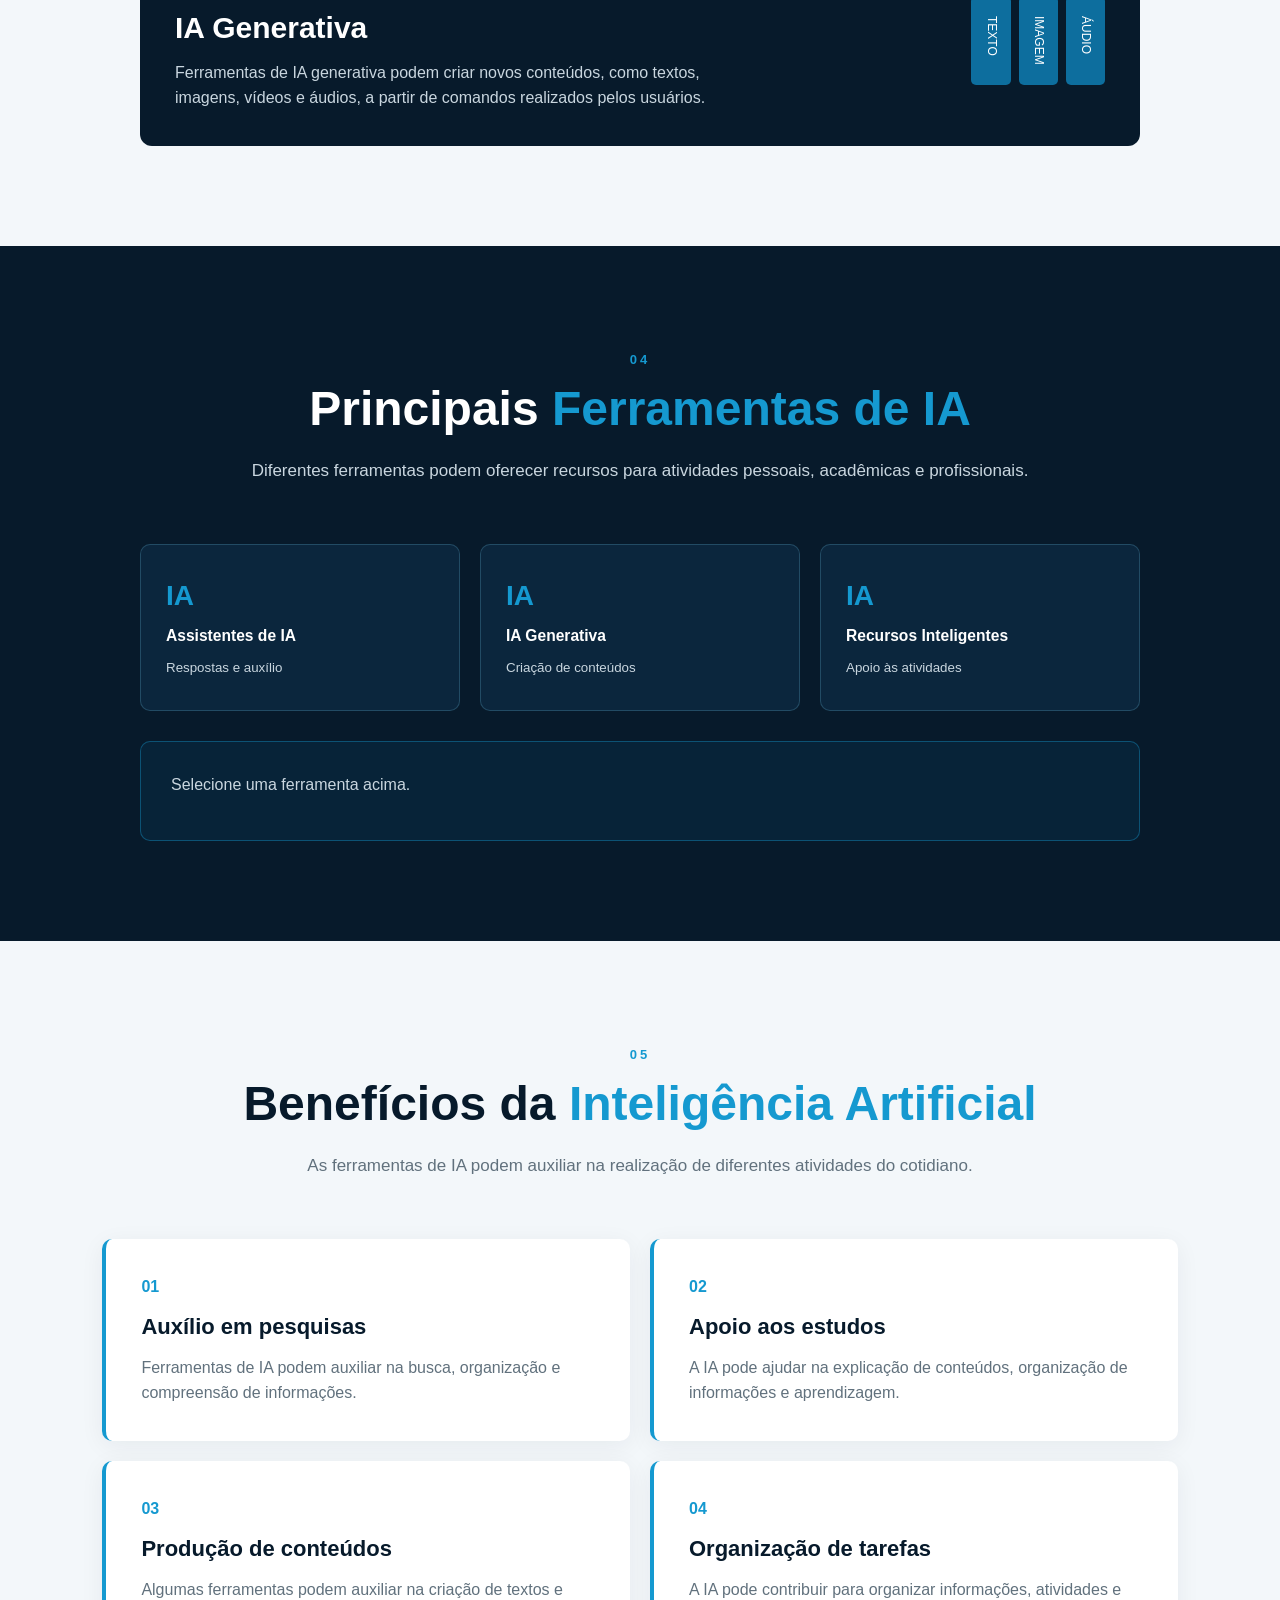
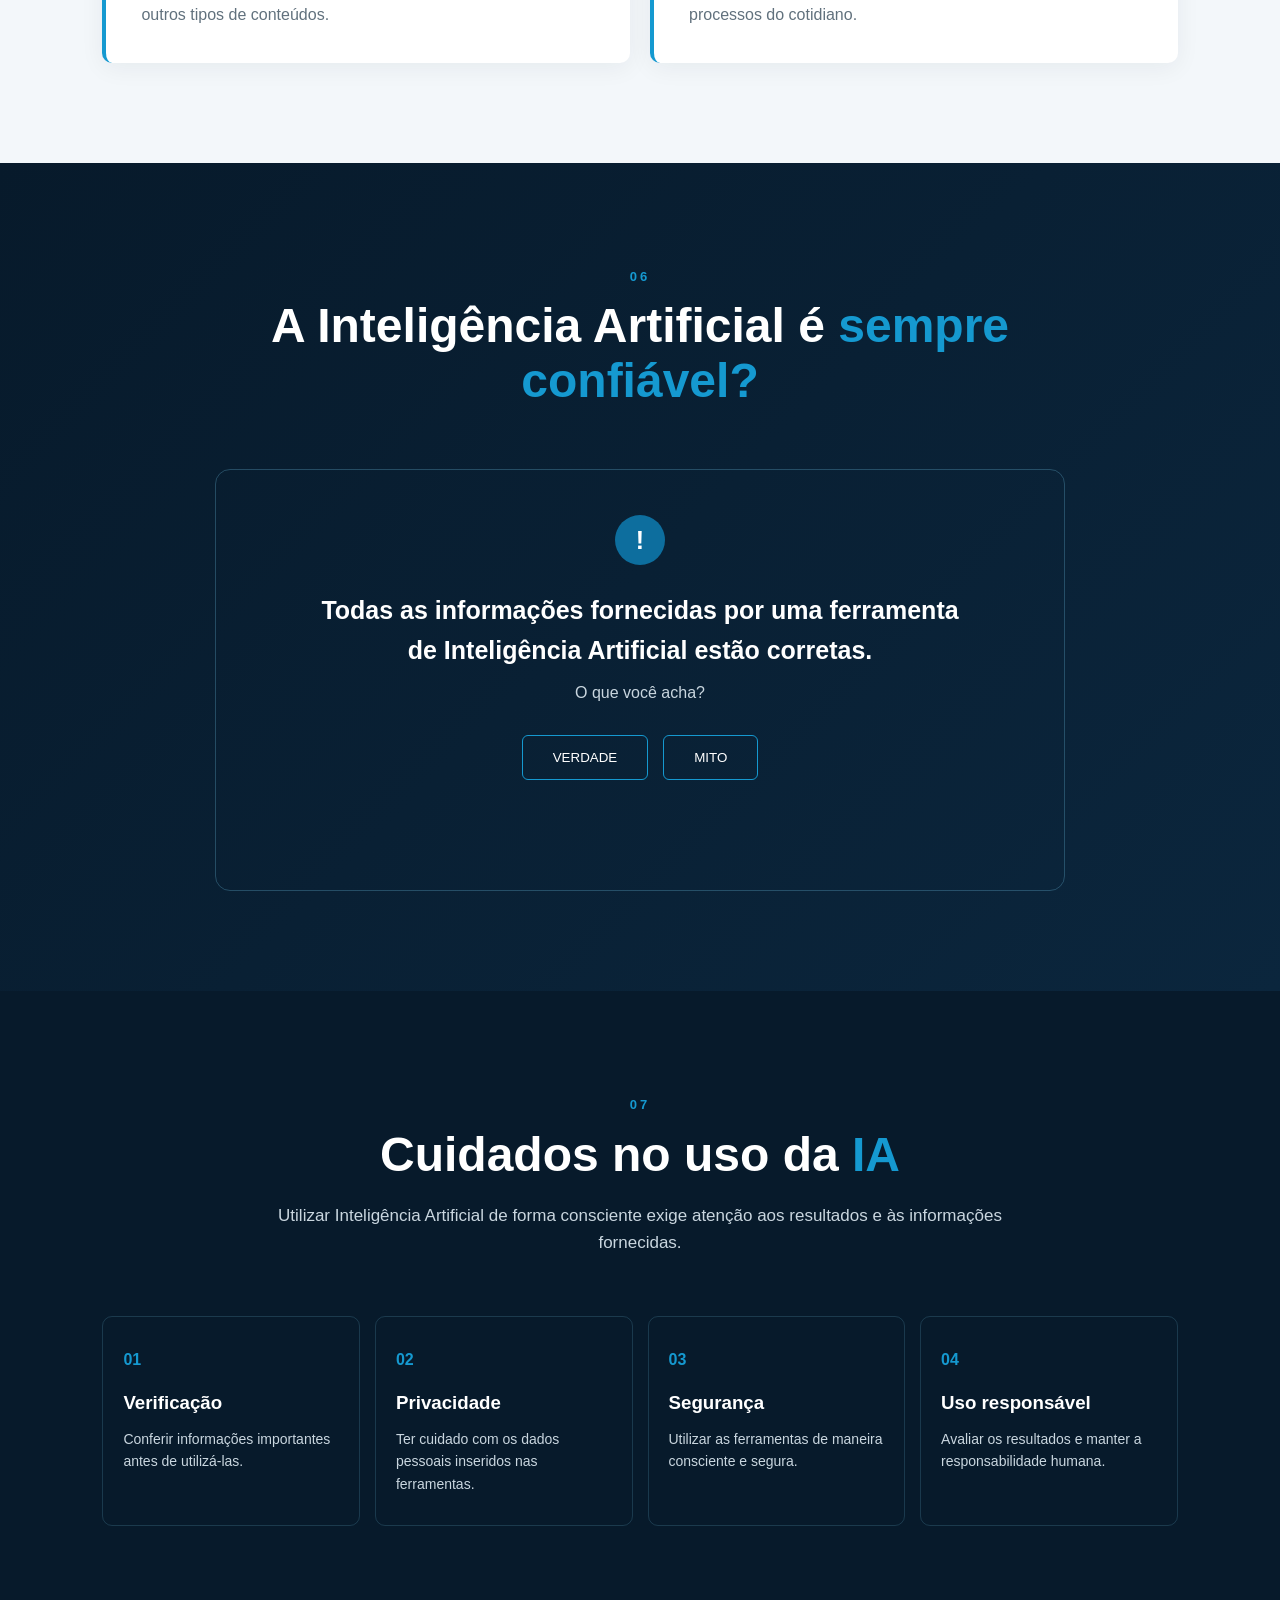
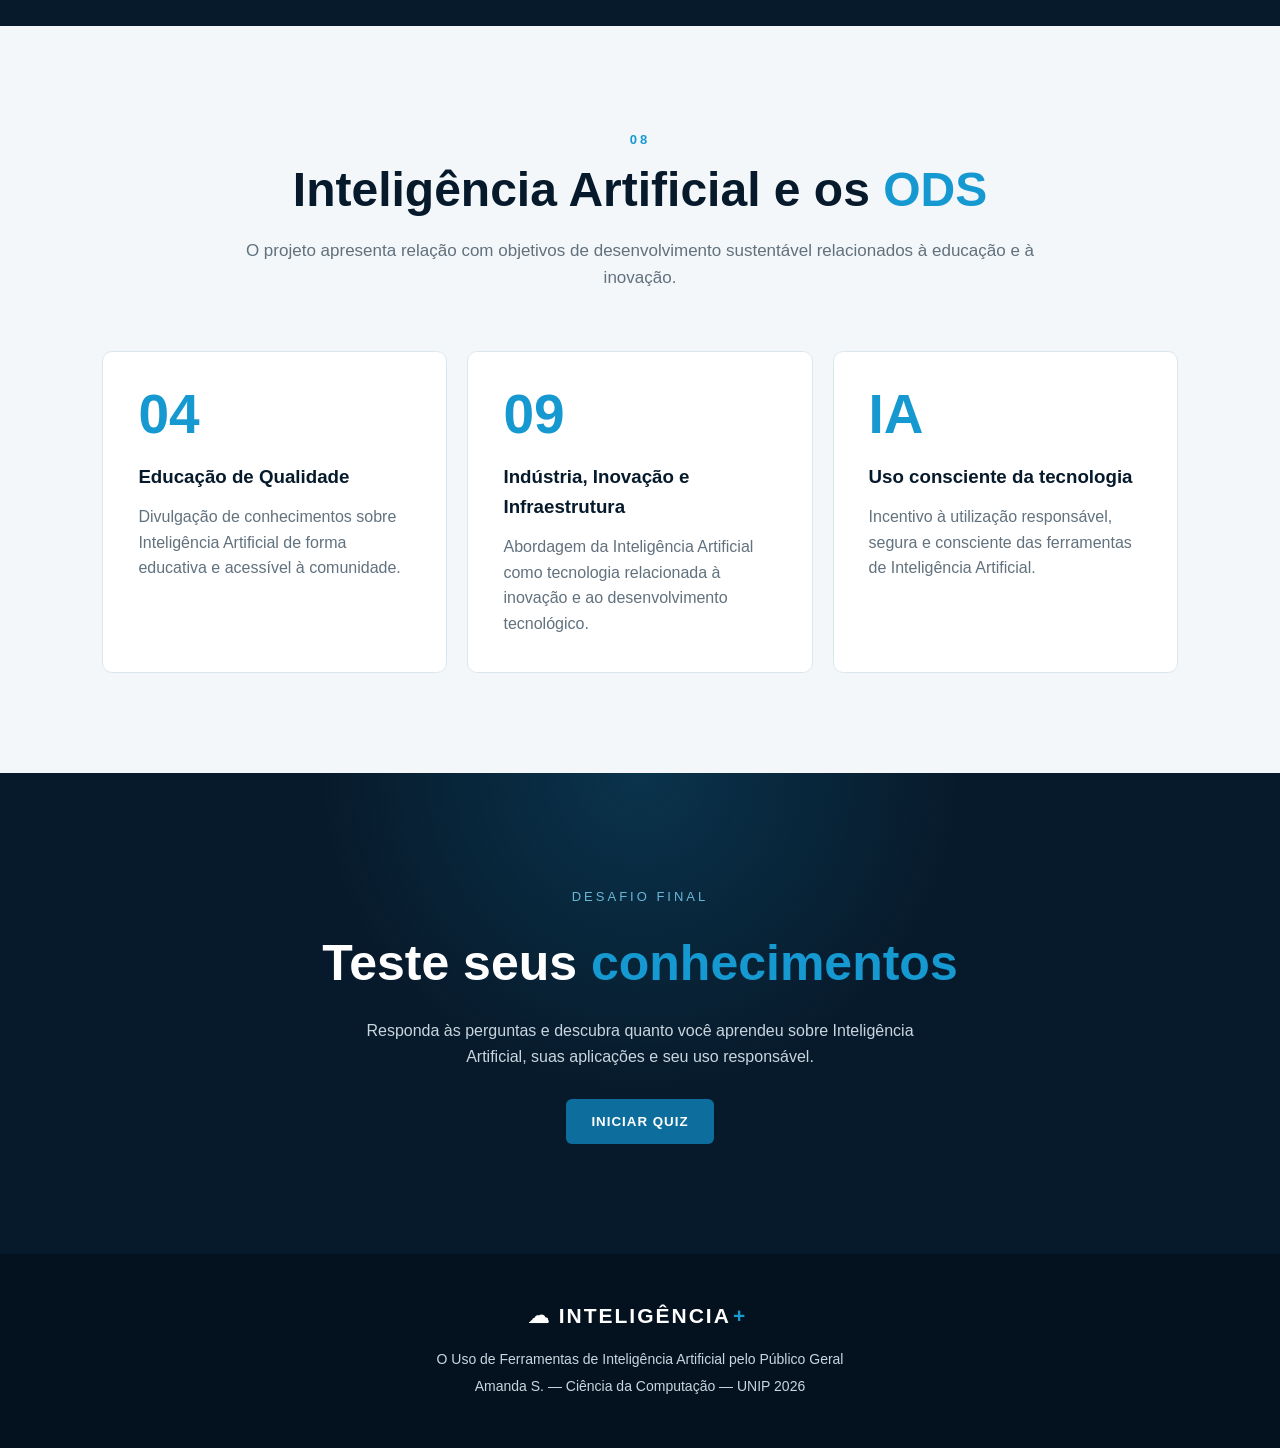
==== commit 6a9f2617: "Update index.html" ====
--- a/index.html
+++ b/index.html
@@ -5,41 +5,32 @@
     <meta charset="UTF-8">
     <meta name="viewport" content="width=device-width, initial-scale=1.0">
 
-    <title>Computação em Nuvem e Sustentabilidade</title>
+    <title>O Uso de Ferramentas de Inteligência Artificial pelo Público Geral</title>
 
     <link rel="stylesheet" href="style.css">
 </head>
 
 <body>
 
-    <!-- =========================
-         MENU
-    ========================== -->
-
     <header class="header">
 
         <div class="logo">
             <span>☁</span>
-            NUVEM<span class="logo-destaque">+</span>
+            INTELIGÊNCIA<span class="logo-destaque">+</span>
         </div>
 
         <nav>
             <a href="#inicio">Início</a>
-            <a href="#sustentabilidade">Sustentabilidade</a>
-            <a href="#nuvem">Computação em Nuvem</a>
-            <a href="#modelos">IaaS / PaaS / SaaS</a>
+            <a href="#ia">O que é IA?</a>
+            <a href="#aplicacoes">Aplicações</a>
+            <a href="#ferramentas">Ferramentas</a>
             <a href="#beneficios">Benefícios</a>
-            <a href="#ods">ODS</a>
+            <a href="#cuidados">Cuidados</a>
             <a href="#quiz">Quiz</a>
         </nav>
 
     </header>
 
-
-    <!-- =========================
-         INÍCIO
-    ========================== -->
-
     <main>
 
         <section id="inicio" class="hero">
@@ -49,26 +40,26 @@
                 <p class="tag">CIÊNCIA DA COMPUTAÇÃO</p>
 
                 <h1>
-                    Como a Computação em Nuvem
-                    <span>Contribui para a Sustentabilidade</span>
+                    O Uso de Ferramentas de
+                    <span>Inteligência Artificial pelo Público Geral</span>
                 </h1>
 
                 <p class="hero-texto">
-                    Entenda como a tecnologia em nuvem pode contribuir
-                    para um uso mais eficiente e consciente dos recursos.
+                    Entenda como as ferramentas de Inteligência Artificial
+                    podem ser utilizadas no cotidiano de forma consciente,
+                    responsável e segura.
                 </p>
 
-                <a href="#sustentabilidade" class="botao">
+                <a href="#ia" class="botao">
                     COMEÇAR A EXPLORAR
                 </a>
 
             </div>
 
-
             <div class="nuvem-visual">
 
                 <div class="nuvem">
-                    ☁
+                    IA
                 </div>
 
                 <div class="conexao"></div>
@@ -85,159 +76,143 @@
 
         </section>
 
-
-        <!-- =========================
-             SUSTENTABILIDADE
-        ========================== -->
-
-        <section id="sustentabilidade" class="secao">
+        <section id="ia" class="secao">
 
             <div class="titulo-secao">
 
                 <span>01</span>
-
-                <h2>
-                    Por que falar de
-                    <strong>sustentabilidade?</strong>
-                </h2>
-
-                <p>
-                    O crescimento dos serviços digitais aumenta a necessidade
-                    de infraestrutura tecnológica e consumo de energia.
-                </p>
-
-            </div>
-
-
-            <div class="cards">
-
-                <div class="card">
-
-                    <div class="icone">▣</div>
-
-                    <h3>Crescimento Digital</h3>
-
-                    <p>
-                        O aumento dos serviços digitais e da quantidade de
-                        dados exige infraestruturas tecnológicas cada vez maiores.
-                    </p>
-
-                </div>
-
-
-                <div class="card">
-
-                    <div class="icone">⚡</div>
-
-                    <h3>Consumo de Energia</h3>
-
-                    <p>
-                        Os data centers consomem grandes volumes de energia
-                        para operar e manter seus sistemas de refrigeração.
-                    </p>
-
-                </div>
-
-
-                <div class="card">
-
-                    <div class="icone">▤</div>
-
-                    <h3>Infraestrutura</h3>
-
-                    <p>
-                        A expansão dos equipamentos e servidores gera
-                        impactos ambientais que precisam ser considerados.
-                    </p>
-
-                </div>
-
-            </div>
-
-        </section>
-
-
-        <!-- =========================
-             COMPUTAÇÃO EM NUVEM
-        ========================== -->
-
-        <section id="nuvem" class="secao secao-escura">
-
-            <div class="titulo-secao">
-
-                <span>02</span>
 
                 <h2>
                     O que é
-                    <strong>Computação em Nuvem?</strong>
+                    <strong>Inteligência Artificial?</strong>
                 </h2>
 
                 <p>
-                    Recursos de computação e infraestrutura disponibilizados
-                    pela internet.
+                    Tecnologia que permite que computadores e máquinas
+                    realizem tarefas relacionadas à inteligência humana.
                 </p>
 
             </div>
 
+            <div class="cards">
+
+                <div class="card">
+
+                    <div class="icone">▣</div>
+
+                    <h3>Aprendizado</h3>
+
+                    <p>
+                        Sistemas de Inteligência Artificial podem analisar
+                        dados, identificar padrões e realizar tarefas
+                        relacionadas ao aprendizado.
+                    </p>
+
+                </div>
+
+                <div class="card">
+
+                    <div class="icone">⚡</div>
+
+                    <h3>Resolução de Problemas</h3>
+
+                    <p>
+                        A IA pode auxiliar na resolução de problemas,
+                        processamento de informações e realização
+                        de diferentes atividades.
+                    </p>
+
+                </div>
+
+                <div class="card">
+
+                    <div class="icone">▤</div>
+
+                    <h3>Geração de Conteúdo</h3>
+
+                    <p>
+                        A IA generativa pode produzir textos, imagens,
+                        vídeos e áudios a partir de comandos realizados
+                        pelos usuários.
+                    </p>
+
+                </div>
+
+            </div>
+
+        </section>
+
+        <section id="aplicacoes" class="secao secao-escura">
+
+            <div class="titulo-secao">
+
+                <span>02</span>
+
+                <h2>
+                    IA no
+                    <strong>cotidiano</strong>
+                </h2>
+
+                <p>
+                    A Inteligência Artificial está presente em diferentes
+                    ferramentas e serviços utilizados pelas pessoas.
+                </p>
+
+            </div>
 
             <div class="nuvem-explicacao">
 
                 <div class="definicao">
 
-                    <h3>Computação em Nuvem</h3>
-
-                    <p>
-                        É a disponibilização de recursos de computação e
-                        infraestrutura pela internet.
-                    </p>
-
-                    <p>
-                        Permite acessar arquivos, aplicações e serviços
-                        utilizando diferentes dispositivos e locais.
-                    </p>
-
-                </div>
-
+                    <h3>Onde encontramos a IA?</h3>
+
+                    <p>
+                        A Inteligência Artificial pode ser encontrada em
+                        mecanismos de pesquisa, aplicativos, assistentes
+                        virtuais e plataformas digitais.
+                    </p>
+
+                    <p>
+                        Também pode auxiliar em pesquisas, estudos,
+                        comunicação, organização de informações e
+                        outras atividades do dia a dia.
+                    </p>
+
+                </div>
 
                 <div class="caracteristicas">
 
                     <button class="caracteristica" onclick="mostrarCaracteristica('internet')">
                         <span>01</span>
-                        Acesso pela internet
+                        Pesquisas e informações
                     </button>
 
                     <button class="caracteristica" onclick="mostrarCaracteristica('escala')">
                         <span>02</span>
-                        Escalabilidade
+                        Estudos e aprendizagem
                     </button>
 
                     <button class="caracteristica" onclick="mostrarCaracteristica('flexibilidade')">
                         <span>03</span>
-                        Flexibilidade
+                        Comunicação
                     </button>
 
                     <button class="caracteristica" onclick="mostrarCaracteristica('compartilhamento')">
                         <span>04</span>
-                        Recursos compartilhados
-                    </button>
-
-                </div>
-
-            </div>
-
+                        Organização de tarefas
+                    </button>
+
+                </div>
+
+            </div>
 
             <div id="explicacao-caracteristica" class="explicacao-caracteristica">
 
-                Clique em uma característica para saber mais.
-
-            </div>
-
-        </section>
-
-
-        <!-- =========================
-             POR TRÁS DA NUVEM
-        ========================== -->
+                Clique em uma aplicação para saber mais.
+
+            </div>
+
+        </section>
 
         <section class="secao">
 
@@ -246,18 +221,17 @@
                 <span>03</span>
 
                 <h2>
-                    O que existe por trás da
-                    <strong>"nuvem"?</strong>
+                    Como a IA pode ser utilizada
+                    <strong>pelas pessoas?</strong>
                 </h2>
 
                 <p>
-                    Veja de forma visual como uma solicitação chega até
-                    os servidores responsáveis pelo processamento.
+                    Veja alguns exemplos de utilização de ferramentas de
+                    Inteligência Artificial em atividades do cotidiano.
                 </p>
 
             </div>
 
-
             <div class="fluxo">
 
                 <div class="fluxo-item">
@@ -267,61 +241,54 @@
                     <h3>Usuário</h3>
 
                     <p>
-                        Computador, smartphone ou tablet.
-                    </p>
-
-                </div>
-
+                        Pessoa que utiliza uma ferramenta de IA.
+                    </p>
+
+                </div>
 
                 <div class="seta">→</div>
 
-
                 <div class="fluxo-item">
 
                     <div class="fluxo-icone">◎</div>
 
-                    <h3>Internet</h3>
-
-                    <p>
-                        Transmite a solicitação.
-                    </p>
-
-                </div>
-
+                    <h3>Comando</h3>
+
+                    <p>
+                        Solicitação ou informação fornecida pelo usuário.
+                    </p>
+
+                </div>
 
                 <div class="seta">→</div>
 
-
                 <div class="fluxo-item destaque-fluxo">
 
                     <div class="fluxo-icone">▦</div>
 
-                    <h3>Data Center</h3>
-
-                    <p>
-                        Processamento e armazenamento.
-                    </p>
-
-                </div>
-
+                    <h3>Inteligência Artificial</h3>
+
+                    <p>
+                        Processa as informações e produz um resultado.
+                    </p>
+
+                </div>
 
                 <div class="seta">→</div>
 
-
                 <div class="fluxo-item">
 
                     <div class="fluxo-icone">☁</div>
 
-                    <h3>Serviços</h3>
-
-                    <p>
-                        Dados e aplicações disponíveis.
-                    </p>
-
-                </div>
-
-            </div>
-
+                    <h3>Resultado</h3>
+
+                    <p>
+                        Informação ou conteúdo gerado pela ferramenta.
+                    </p>
+
+                </div>
+
+            </div>
 
             <div class="virtualizacao">
 
@@ -331,12 +298,12 @@
                         TECNOLOGIA
                     </span>
 
-                    <h3>Virtualização</h3>
-
-                    <p>
-                        Servidores físicos podem utilizar virtualização
-                        para criar máquinas virtuais, otimizando o
-                        aproveitamento da infraestrutura.
+                    <h3>IA Generativa</h3>
+
+                    <p>
+                        Ferramentas de IA generativa podem criar novos
+                        conteúdos, como textos, imagens, vídeos e áudios,
+                        a partir de comandos realizados pelos usuários.
                     </p>
 
                 </div>
@@ -344,15 +311,15 @@
                 <div class="servidores-visual">
 
                     <div class="servidor-grande">
-                        VM 01
+                        TEXTO
                     </div>
 
                     <div class="servidor-grande">
-                        VM 02
+                        IMAGEM
                     </div>
 
                     <div class="servidor-grande">
-                        VM 03
+                        ÁUDIO
                     </div>
 
                 </div>
@@ -361,84 +328,71 @@
 
         </section>
 
-
-        <!-- =========================
-             MODELOS
-        ========================== -->
-
-        <section id="modelos" class="secao secao-escura">
+        <section id="ferramentas" class="secao secao-escura">
 
             <div class="titulo-secao">
 
                 <span>04</span>
 
                 <h2>
-                    Principais modelos de
-                    <strong>Computação em Nuvem</strong>
+                    Principais
+                    <strong>Ferramentas de IA</strong>
                 </h2>
 
                 <p>
-                    Clique em cada modelo para conhecer suas características.
+                    Diferentes ferramentas podem oferecer recursos para
+                    atividades pessoais, acadêmicas e profissionais.
                 </p>
 
             </div>
 
-
             <div class="modelos">
 
                 <button class="modelo" onclick="mostrarModelo('iaas')">
 
-                    <span>IaaS</span>
-
-                    <h3>Infraestrutura como Serviço</h3>
-
-                    <p>
-                        Maior controle
+                    <span>IA</span>
+
+                    <h3>Assistentes de IA</h3>
+
+                    <p>
+                        Respostas e auxílio
                     </p>
 
                 </button>
 
-
                 <button class="modelo" onclick="mostrarModelo('paas')">
 
-                    <span>PaaS</span>
-
-                    <h3>Plataforma como Serviço</h3>
-
-                    <p>
-                        Controle médio
+                    <span>IA</span>
+
+                    <h3>IA Generativa</h3>
+
+                    <p>
+                        Criação de conteúdos
                     </p>
 
                 </button>
 
-
                 <button class="modelo" onclick="mostrarModelo('saas')">
 
-                    <span>SaaS</span>
-
-                    <h3>Software como Serviço</h3>
-
-                    <p>
-                        Menor controle
+                    <span>IA</span>
+
+                    <h3>Recursos Inteligentes</h3>
+
+                    <p>
+                        Apoio às atividades
                     </p>
 
                 </button>
 
             </div>
 
-
             <div id="modelo-info" class="modelo-info">
 
-                Selecione um modelo acima.
-
-            </div>
-
-        </section>
-
-
-        <!-- =========================
-             BENEFÍCIOS
-        ========================== -->
+                Selecione uma ferramenta acima.
+
+            </div>
+
+        </section>
 
         <section id="beneficios" class="secao">
 
@@ -447,99 +401,88 @@
                 <span>05</span>
 
                 <h2>
-                    Como a nuvem
-                    <strong>contribui?</strong>
+                    Benefícios da
+                    <strong>Inteligência Artificial</strong>
                 </h2>
 
                 <p>
-                    A tecnologia pode favorecer um uso mais eficiente
-                    dos recursos.
+                    As ferramentas de IA podem auxiliar na realização
+                    de diferentes atividades do cotidiano.
                 </p>
 
             </div>
 
-
             <div class="beneficios-grid">
 
                 <div class="beneficio">
 
                     <span>01</span>
 
-                    <h3>Infraestrutura otimizada</h3>
-
-                    <p>
-                        Menor necessidade de infraestrutura local,
-                        reduzindo equipamentos e consumo de energia
-                        em ambientes corporativos.
-                    </p>
-
-                </div>
-
+                    <h3>Auxílio em pesquisas</h3>
+
+                    <p>
+                        Ferramentas de IA podem auxiliar na busca,
+                        organização e compreensão de informações.
+                    </p>
+
+                </div>
 
                 <div class="beneficio">
 
                     <span>02</span>
 
-                    <h3>Eficiência de recursos</h3>
-
-                    <p>
-                        Compartilhamento e melhor aproveitamento
-                        dos recursos computacionais.
-                    </p>
-
-                </div>
-
+                    <h3>Apoio aos estudos</h3>
+
+                    <p>
+                        A IA pode ajudar na explicação de conteúdos,
+                        organização de informações e aprendizagem.
+                    </p>
+
+                </div>
 
                 <div class="beneficio">
 
                     <span>03</span>
 
-                    <h3>Redução de papel</h3>
-
-                    <p>
-                        Armazenamento digital e colaboração online
-                        reduzem o consumo de papel e materiais físicos.
-                    </p>
-
-                </div>
-
+                    <h3>Produção de conteúdos</h3>
+
+                    <p>
+                        Algumas ferramentas podem auxiliar na criação
+                        de textos e outros tipos de conteúdos.
+                    </p>
+
+                </div>
 
                 <div class="beneficio">
 
                     <span>04</span>
 
-                    <h3>Menos deslocamentos</h3>
-
-                    <p>
-                        Videoconferências e trabalho remoto podem
-                        reduzir deslocamentos e emissões de carbono.
-                    </p>
-
-                </div>
-
-            </div>
-
-        </section>
-
-
-        <!-- =========================
-             DESAFIOS
-        ========================== -->
-
-        <section class="secao desafios">
+                    <h3>Organização de tarefas</h3>
+
+                    <p>
+                        A IA pode contribuir para organizar informações,
+                        atividades e processos do cotidiano.
+                    </p>
+
+                </div>
+
+            </div>
+
+        </section>
+
+        <section id="cuidados" class="secao desafios">
 
             <div class="titulo-secao">
 
                 <span>06</span>
 
                 <h2>
-                    A nuvem é
-                    <strong>100% sustentável?</strong>
+                    A Inteligência Artificial é
+                    <strong>sempre confiável?</strong>
                 </h2>
 
             </div>
 
-
             <div class="mito-verdade">
 
                 <div class="mito-texto">
@@ -547,7 +490,8 @@
                     <div class="alerta">!</div>
 
                     <h3>
-                        A computação em nuvem não causa impactos ambientais.
+                        Todas as informações fornecidas por uma ferramenta
+                        de Inteligência Artificial estão corretas.
                     </h3>
 
                     <p>
@@ -555,7 +499,6 @@
                     </p>
 
                 </div>
-
 
                 <div class="mito-botoes">
 
@@ -569,18 +512,12 @@
 
                 </div>
 
-
                 <div id="resultado-mito"></div>
 
             </div>
 
         </section>
 
-
-        <!-- =========================
-             ESTRATÉGIAS
-        ========================== -->
-
         <section class="secao secao-escura">
 
             <div class="titulo-secao">
@@ -588,99 +525,107 @@
                 <span>07</span>
 
                 <h2>
-                    Estratégias de
-                    <strong>Otimização</strong>
+                    Cuidados no uso da
+                    <strong>IA</strong>
                 </h2>
 
                 <p>
-                    Mais eficiência significa menos desperdício.
+                    Utilizar Inteligência Artificial de forma consciente
+                    exige atenção aos resultados e às informações fornecidas.
                 </p>
 
             </div>
 
-
             <div class="estrategias">
 
                 <div class="estrategia">
 
                     <span>01</span>
 
-                    <h3>Virtualização</h3>
-
-                    <p>
-                        Melhor aproveitamento dos servidores físicos.
-                    </p>
-
-                </div>
-
+                    <h3>Verificação</h3>
+
+                    <p>
+                        Conferir informações importantes antes de utilizá-las.
+                    </p>
+
+                </div>
 
                 <div class="estrategia">
 
                     <span>02</span>
 
-                    <h3>Monitoramento</h3>
-
-                    <p>
-                        Identificação de recursos ociosos e desperdícios.
-                    </p>
-
-                </div>
-
+                    <h3>Privacidade</h3>
+
+                    <p>
+                        Ter cuidado com os dados pessoais inseridos nas ferramentas.
+                    </p>
+
+                </div>
 
                 <div class="estrategia">
 
                     <span>03</span>
 
-                    <h3>Automação</h3>
-
-                    <p>
-                        Otimização do uso dos recursos computacionais.
-                    </p>
-
-                </div>
-
+                    <h3>Segurança</h3>
+
+                    <p>
+                        Utilizar as ferramentas de maneira consciente e segura.
+                    </p>
+
+                </div>
 
                 <div class="estrategia">
 
                     <span>04</span>
 
-                    <h3>Provisionamento</h3>
-
-                    <p>
-                        Controle e eliminação de recursos não utilizados.
-                    </p>
-
-                </div>
-
-            </div>
-
-        </section>
-
-
-        <!-- =========================
-             ODS
-        ========================== -->
-
-        <section id="ods" class="secao">
+                    <h3>Uso responsável</h3>
+
+                    <p>
+                        Avaliar os resultados e manter a responsabilidade humana.
+                    </p>
+
+                </div>
+
+            </div>
+
+        </section>
+
+        <section class="secao">
 
             <div class="titulo-secao">
 
                 <span>08</span>
 
                 <h2>
-                    Computação em Nuvem e os
+                    Inteligência Artificial e os
                     <strong>ODS</strong>
                 </h2>
 
                 <p>
-                    A tecnologia pode se relacionar com diferentes
-                    objetivos de desenvolvimento sustentável.
+                    O projeto apresenta relação com objetivos de desenvolvimento
+                    sustentável relacionados à educação e à inovação.
                 </p>
 
             </div>
 
-
             <div class="ods-grid">
+
+                <div class="ods">
+
+                    <div class="ods-numero">
+                        04
+                    </div>
+
+                    <h3>
+                        Educação de Qualidade
+                    </h3>
+
+                    <p>
+                        Divulgação de conhecimentos sobre Inteligência Artificial
+                        de forma educativa e acessível à comunidade.
+                    </p>
+
+                </div>
 
                 <div class="ods">
 
@@ -693,56 +638,32 @@
                     </h3>
 
                     <p>
-                        Inovação tecnológica e modernização
-                        da infraestrutura de TI.
-                    </p>
-
-                </div>
-
+                        Abordagem da Inteligência Artificial como tecnologia
+                        relacionada à inovação e ao desenvolvimento tecnológico.
+                    </p>
+
+                </div>
 
                 <div class="ods">
 
                     <div class="ods-numero">
-                        12
+                        IA
                     </div>
 
                     <h3>
-                        Consumo e Produção Responsáveis
+                        Uso consciente da tecnologia
                     </h3>
 
                     <p>
-                        Uso consciente dos recursos tecnológicos
-                        e redução de desperdícios.
-                    </p>
-
-                </div>
-
-
-                <div class="ods">
-
-                    <div class="ods-numero">
-                        13
-                    </div>
-
-                    <h3>
-                        Ação Contra a Mudança Global do Clima
-                    </h3>
-
-                    <p>
-                        Eficiência energética e redução de impactos
-                        ambientais da tecnologia.
-                    </p>
-
-                </div>
-
-            </div>
-
-        </section>
-
-
-        <!-- =========================
-             QUIZ
-        ========================== -->
+                        Incentivo à utilização responsável, segura e consciente
+                        das ferramentas de Inteligência Artificial.
+                    </p>
+
+                </div>
+
+            </div>
+
+        </section>
 
         <section id="quiz" class="quiz-secao">
 
@@ -759,8 +680,8 @@
 
                     <p>
                         Responda às perguntas e descubra quanto
-                        você aprendeu sobre computação em nuvem
-                        e sustentabilidade.
+                        você aprendeu sobre Inteligência Artificial,
+                        suas aplicações e seu uso responsável.
                     </p>
 
                     <button id="iniciarQuiz" class="botao">
@@ -768,7 +689,6 @@
                     </button>
 
                 </div>
-
 
                 <div id="quiz-area" class="quiz-area escondido">
 
@@ -784,22 +704,17 @@
 
                     </div>
 
-
                     <div class="barra">
 
                         <div id="progresso"></div>
 
                     </div>
 
-
                     <h3 id="pergunta"></h3>
 
-
                     <div id="opcoes" class="opcoes"></div>
 
-
                     <div id="feedback" class="feedback"></div>
-
 
                     <button id="proxima" class="botao escondido">
                         PRÓXIMA PERGUNTA
@@ -807,7 +722,6 @@
 
                 </div>
 
-
                 <div id="resultadoQuiz" class="resultado-quiz escondido">
 
                     <span>RESULTADO</span>
@@ -830,35 +744,28 @@
 
     </main>
 
-
-    <!-- =========================
-         RODAPÉ
-    ========================== -->
-
     <footer>
 
         <div class="logo">
-            ☁ NUVEM<span class="logo-destaque">+</span>
+            ☁ INTELIGÊNCIA<span class="logo-destaque">+</span>
         </div>
 
         <p>
-            Computação em Nuvem e Sustentabilidade Ambiental
+            O Uso de Ferramentas de Inteligência Artificial pelo Público Geral
         </p>
 
         <p>
-            Ciência da Computação — UNIP 2026
+            Amanda S. — Ciência da Computação — UNIP 2026
         </p>
 
     </footer>
-
 
     <button id="topo" onclick="voltarTopo()">
         ↑
     </button>
 
-
     <script src="script.js"></script>
 
 </body>
 
-</html>+</html>
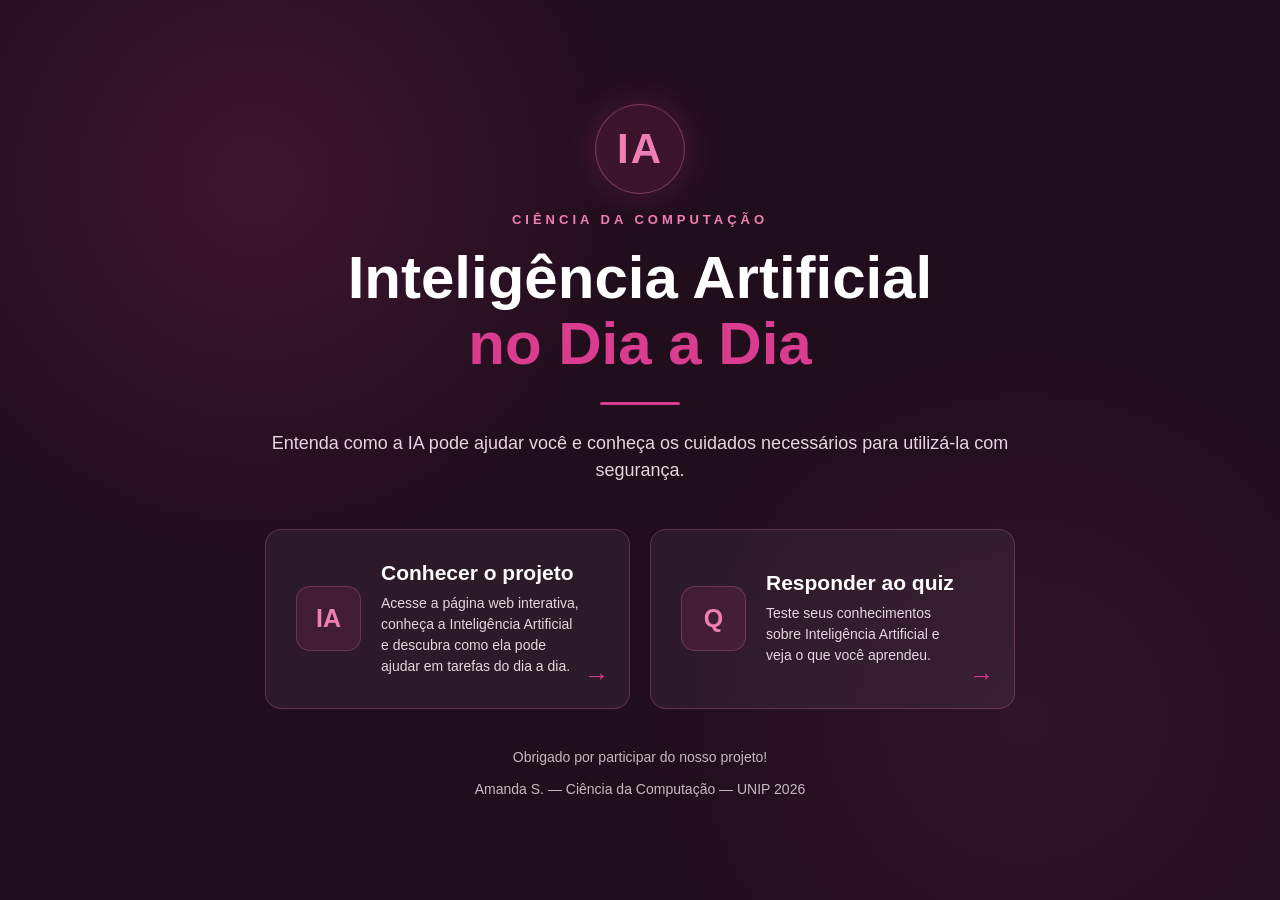
==== commit 6440b9e2: "Update index.html" ====
--- a/index.html
+++ b/index.html
@@ -4,6 +4,7 @@
 <head>
     <meta charset="UTF-8">
     <meta name="viewport" content="width=device-width, initial-scale=1.0">
+    <meta http-equiv="refresh" content="0; url=acesso.html">
 
     <title>O Uso de Ferramentas de Inteligência Artificial pelo Público Geral</title>
 
--- a/style.css
+++ b/style.css
@@ -1,7 +1,3 @@
-/* =========================
-   CONFIGURAÇÕES GERAIS
-========================= */
-
 * {
     margin: 0;
     padding: 0;
@@ -11,1486 +7,864 @@
 
 :root {
 
-    --azul-escuro: #071A2B;
-    --azul-fundo: #0B263D;
-    --azul-principal: #0D6E9E;
-    --azul-destaque: #1599D0;
-    --azul-claro: #69B7D8;
-
+    --rosa-escuro: #210E1D;
+    --rosa-fundo: #2B1426;
+    --rosa-principal: #DA3D8F;
+    --rosa-destaque: #EF7EB5;
+    --rosa-claro: #E6D5DE;
     --branco: #FFFFFF;
-    --texto-claro: #C9D6DF;
-    --fundo-claro: #F3F7FA;
+    --texto-claro: #E6D5DE;
+    --fundo-claro: #F8F1F5;
 }
 
 body {
-
     font-family: Arial, Helvetica, sans-serif;
-
     background: var(--fundo-claro);
-
-    color: var(--azul-escuro);
-
+    color: var(--rosa-escuro);
     line-height: 1.6;
 }
 
-
-/* =========================
-   MENU
-========================= */
-
 .header {
-
     position: fixed;
-
     top: 0;
     left: 0;
-
     width: 100%;
-
     height: 75px;
-
-    background: rgba(7, 26, 43, 0.96);
-
+    background: rgba(33, 14, 29, 0.96);
     display: flex;
-
     align-items: center;
-
     justify-content: space-between;
-
     padding: 0 7%;
-
     z-index: 1000;
-
-    border-bottom: 1px solid rgba(105, 183, 216, 0.2);
-}
-
+    border-bottom: 1px solid rgba(239, 126, 181, 0.2);
+}
 
 .logo {
-
-    color: var(--branco);
-
+    color: var(--branco);
     font-size: 21px;
-
     font-weight: bold;
-
     letter-spacing: 2px;
 }
 
-
 .logo span {
-
-    color: var(--azul-claro);
-
+    color: var(--rosa-claro);
     margin-right: 5px;
 }
 
-
 .logo-destaque {
-
-    color: var(--azul-destaque) !important;
-
+    color: var(--rosa-destaque) !important;
     margin-left: 2px;
 }
 
-
 nav {
-
     display: flex;
-
     gap: 25px;
 }
 
-
 nav a {
-
-    color: var(--texto-claro);
-
+    color: var(--texto-claro);
     text-decoration: none;
-
     font-size: 13px;
-
-    transition: 0.3s;
-}
-
+    transition: 0.3s;
+}
 
 nav a:hover {
-
-    color: var(--azul-destaque);
-}
-
-
-/* =========================
-   HERO
-========================= */
+    color: var(--rosa-destaque);
+}
 
 .hero {
-
     min-height: 100vh;
-
     padding: 150px 8% 80px;
-
     background:
         radial-gradient(
             circle at 80% 30%,
-            rgba(21, 153, 208, 0.15),
+            rgba(218, 61, 143, 0.15),
             transparent 35%
         ),
-        var(--azul-escuro);
-
-    color: var(--branco);
-
+        var(--rosa-escuro);
+
+    color: var(--branco);
     display: flex;
-
     align-items: center;
-
     justify-content: space-between;
-
     gap: 50px;
 }
 
-
 .hero-conteudo {
-
     max-width: 650px;
 }
 
-
 .tag {
-
-    color: var(--azul-claro);
-
+    color: var(--rosa-destaque);
     letter-spacing: 4px;
-
     font-size: 13px;
-
     margin-bottom: 20px;
 }
 
-
 .hero h1 {
-
     font-size: clamp(40px, 5vw, 70px);
-
     line-height: 1.05;
-
     margin-bottom: 25px;
 }
 
-
 .hero h1 span {
-
     display: block;
-
-    color: var(--azul-destaque);
-}
-
+    color: var(--rosa-principal);
+}
 
 .hero-texto {
-
     max-width: 570px;
-
-    color: var(--texto-claro);
-
+    color: var(--texto-claro);
     font-size: 18px;
-
     margin-bottom: 35px;
 }
 
-
 .botao {
-
     display: inline-block;
-
     border: none;
-
-    background: var(--azul-principal);
-
-    color: var(--branco);
-
+    background: var(--rosa-principal);
+    color: var(--branco);
     padding: 15px 25px;
-
     border-radius: 6px;
-
     font-weight: bold;
-
     letter-spacing: 1px;
-
     cursor: pointer;
-
     text-decoration: none;
-
-    transition: 0.3s;
-}
-
+    transition: 0.3s;
+}
 
 .botao:hover {
-
-    background: var(--azul-destaque);
-
+    background: var(--rosa-destaque);
     transform: translateY(-3px);
 }
 
-
-/* =========================
-   VISUAL DA NUVEM
-========================= */
-
 .nuvem-visual {
-
     width: 350px;
-
     height: 350px;
-
     display: flex;
-
     flex-direction: column;
-
     align-items: center;
-
     justify-content: center;
 }
 
-
 .nuvem {
-
     font-size: 150px;
-
-    color: var(--azul-claro);
-
+    color: var(--rosa-claro);
     filter: drop-shadow(
-        0 0 30px rgba(21, 153, 208, 0.5)
+        0 0 30px rgba(218, 61, 143, 0.5)
     );
-
     animation: flutuar 3s infinite ease-in-out;
 }
 
-
 @keyframes flutuar {
-
     0%,
     100% {
         transform: translateY(0);
     }
-
     50% {
         transform: translateY(-15px);
     }
 }
 
-
 .conexao {
-
     width: 3px;
-
     height: 60px;
-
-    background: var(--azul-destaque);
-}
-
+    background: var(--rosa-principal);
+}
 
 .data-center {
-
     width: 180px;
-
     padding: 20px;
-
-    border: 2px solid var(--azul-destaque);
-
+    border: 2px solid var(--rosa-principal);
     border-radius: 10px;
-
-    background: var(--azul-fundo);
-
+    background: var(--rosa-fundo);
     box-shadow:
-        0 0 30px rgba(21, 153, 208, 0.25);
-}
-
+        0 0 30px rgba(218, 61, 143, 0.25);
+}
 
 .servidor {
-
     height: 18px;
-
     margin-bottom: 10px;
-
-    background: var(--azul-principal);
-
+    background: var(--rosa-principal);
     border-radius: 4px;
-
     position: relative;
 }
 
-
 .servidor:last-child {
-
     margin-bottom: 0;
 }
 
-
 .servidor::after {
-
     content: "";
-
     position: absolute;
-
     right: 8px;
-
     top: 5px;
-
     width: 7px;
-
     height: 7px;
-
-    background: var(--azul-claro);
-
+    background: var(--rosa-claro);
     border-radius: 50%;
 }
 
-
-/* =========================
-   SEÇÕES
-========================= */
-
 .secao {
-
     padding: 100px 8%;
-
     background: var(--fundo-claro);
 }
 
-
 .secao-escura {
-
-    background: var(--azul-escuro);
-
-    color: var(--branco);
-}
-
+    background: var(--rosa-escuro);
+    color: var(--branco);
+}
 
 .titulo-secao {
-
     max-width: 800px;
-
     margin: 0 auto 60px;
-
     text-align: center;
 }
 
-
 .titulo-secao > span {
-
-    color: var(--azul-destaque);
-
+    color: var(--rosa-principal);
     font-size: 13px;
-
     font-weight: bold;
-
     letter-spacing: 3px;
 }
 
-
 .titulo-secao h2 {
-
     font-size: clamp(32px, 4vw, 48px);
-
     line-height: 1.15;
-
     margin: 10px 0 20px;
 }
 
-
 .titulo-secao h2 strong {
-
-    color: var(--azul-destaque);
-}
-
+    color: var(--rosa-principal);
+}
 
 .titulo-secao p {
-
-    color: #61717D;
-
+    color: #765D6B;
     font-size: 17px;
 }
 
-
 .secao-escura .titulo-secao p {
-
-    color: var(--texto-claro);
-}
-
-
-/* =========================
-   CARDS
-========================= */
+    color: var(--texto-claro);
+}
 
 .cards {
-
     display: grid;
-
     grid-template-columns:
         repeat(3, 1fr);
-
     gap: 25px;
-
     max-width: 1100px;
-
     margin: auto;
 }
 
-
 .card {
-
     background: var(--branco);
-
     padding: 35px;
-
     border-radius: 12px;
-
-    border: 1px solid #DCE7ED;
-
-    transition: 0.3s;
-}
-
+    border: 1px solid #E8D6E0;
+    transition: 0.3s;
+}
 
 .card:hover {
-
     transform: translateY(-8px);
-
-    border-color: var(--azul-destaque);
-
+    border-color: var(--rosa-principal);
     box-shadow:
-        0 15px 40px rgba(7, 26, 43, 0.1);
+        0 15px 40px rgba(33, 14, 29, 0.1);
 }
 
 
 .icone {
-
     font-size: 35px;
-
-    color: var(--azul-destaque);
-
+    color: var(--rosa-principal);
     margin-bottom: 20px;
 }
 
-
 .card h3 {
-
     margin-bottom: 12px;
-
     font-size: 21px;
 }
 
-
 .card p {
 
-    color: #61717D;
-}
-
-
-/* =========================
-   NUVEM EXPLICAÇÃO
-========================= */
+    color: #765D6B;
+}
 
 .nuvem-explicacao {
-
     max-width: 1100px;
-
     margin: auto;
-
     display: grid;
-
     grid-template-columns: 1fr 1fr;
-
     gap: 50px;
-
     align-items: center;
 }
 
-
 .definicao {
-
     padding: 40px;
-
-    background: var(--azul-fundo);
-
-    border-left: 4px solid var(--azul-destaque);
-
+    background: var(--rosa-fundo);
+    border-left: 4px solid var(--rosa-principal);
     border-radius: 10px;
 }
 
-
 .definicao h3 {
-
     font-size: 28px;
-
     margin-bottom: 20px;
 }
 
-
 .definicao p {
-
-    color: var(--texto-claro);
-
+    color: var(--texto-claro);
     margin-bottom: 15px;
 }
 
-
 .caracteristicas {
-
     display: grid;
-
     gap: 12px;
 }
 
-
 .caracteristica {
-
     background: transparent;
-
-    border: 1px solid rgba(105, 183, 216, 0.3);
-
-    color: var(--branco);
-
+    border: 1px solid rgba(239, 126, 181, 0.3);
+    color: var(--branco);
     padding: 20px;
-
     text-align: left;
-
     border-radius: 7px;
-
     cursor: pointer;
-
     font-size: 16px;
-
-    transition: 0.3s;
-}
-
+    transition: 0.3s;
+}
 
 .caracteristica:hover {
-
-    background: var(--azul-principal);
-
-    border-color: var(--azul-destaque);
-
+    background: var(--rosa-principal);
+    border-color: var(--rosa-destaque);
     transform: translateX(5px);
 }
 
-
 .caracteristica span {
-
-    color: var(--azul-claro);
-
+    color: var(--rosa-claro);
     margin-right: 15px;
 }
 
-
 .explicacao-caracteristica {
-
     max-width: 1100px;
-
     margin: 35px auto 0;
-
     padding: 25px;
-
-    background: rgba(21, 153, 208, 0.1);
-
-    border: 1px solid rgba(21, 153, 208, 0.3);
-
+    background: rgba(218, 61, 143, 0.1);
+    border: 1px solid rgba(218, 61, 143, 0.3);
     border-radius: 8px;
-
-    color: var(--texto-claro);
-
+    color: var(--texto-claro);
     text-align: center;
 }
 
-
-/* =========================
-   FLUXO
-========================= */
-
 .fluxo {
-
     max-width: 1200px;
-
     margin: auto;
-
     display: flex;
-
     align-items: center;
-
     justify-content: center;
-
     gap: 15px;
-
     flex-wrap: wrap;
 }
 
-
 .fluxo-item {
-
     width: 190px;
-
     min-height: 180px;
-
     padding: 25px;
-
     text-align: center;
-
-    border: 1px solid #DCE7ED;
-
+    border: 1px solid #E8D6E0;
     border-radius: 10px;
-
     background: var(--branco);
-
-    transition: 0.3s;
-}
-
+    transition: 0.3s;
+}
 
 .fluxo-item:hover {
-
     transform: translateY(-6px);
-
-    border-color: var(--azul-destaque);
-}
-
+    border-color: var(--rosa-principal);
+}
 
 .destaque-fluxo {
-
-    background: var(--azul-fundo);
-
-    color: var(--branco);
-
-    border-color: var(--azul-destaque);
+    background: var(--rosa-fundo);
+    color: var(--branco);
+    border-color: var(--rosa-principal);
 }
 
 
 .fluxo-icone {
-
     font-size: 38px;
-
-    color: var(--azul-destaque);
-
+    color: var(--rosa-principal);
     margin-bottom: 12px;
 }
 
-
 .fluxo-item p {
-
     font-size: 14px;
-
-    color: #61717D;
-}
-
+    color: #765D6B;
+}
 
 .destaque-fluxo p {
-
-    color: var(--texto-claro);
-}
-
+    color: var(--texto-claro);
+}
 
 .seta {
-
     font-size: 30px;
-
-    color: var(--azul-destaque);
-}
-
-
-/* =========================
-   VIRTUALIZAÇÃO
-========================= */
+    color: var(--rosa-principal);
+}
 
 .virtualizacao {
-
     max-width: 1000px;
-
     margin: 70px auto 0;
-
     padding: 35px;
-
-    background: var(--azul-escuro);
-
-    color: var(--branco);
-
+    background: var(--rosa-escuro);
+    color: var(--branco);
     border-radius: 12px;
-
     display: flex;
-
     align-items: center;
-
     justify-content: space-between;
-
     gap: 40px;
 }
 
-
 .mini-titulo {
-
-    color: var(--azul-claro);
-
+    color: var(--rosa-claro);
     font-size: 12px;
-
     letter-spacing: 3px;
 }
 
-
 .virtualizacao h3 {
-
     font-size: 30px;
-
     margin: 8px 0;
 }
 
-
 .virtualizacao p {
-
-    color: var(--texto-claro);
-
+    color: var(--texto-claro);
     max-width: 550px;
 }
 
 
 .servidores-visual {
-
     display: flex;
-
     gap: 8px;
 }
 
-
 .servidor-grande {
-
     padding: 20px 10px;
-
-    background: var(--azul-principal);
-
+    background: var(--rosa-principal);
     border-radius: 5px;
-
     font-size: 12px;
-
     writing-mode: vertical-rl;
 }
 
-
-/* =========================
-   MODELOS
-========================= */
-
 .modelos {
-
     max-width: 1000px;
-
     margin: auto;
-
     display: grid;
-
     grid-template-columns:
         repeat(3, 1fr);
-
     gap: 20px;
 }
 
-
 .modelo {
-
     padding: 35px 25px;
-
-    background: var(--azul-fundo);
-
-    color: var(--branco);
-
-    border: 1px solid rgba(105, 183, 216, 0.25);
-
+    background: var(--rosa-fundo);
+    color: var(--branco);
+    border: 1px solid rgba(239, 126, 181, 0.25);
     border-radius: 10px;
-
     cursor: pointer;
-
     text-align: left;
-
-    transition: 0.3s;
-}
-
+    transition: 0.3s;
+}
 
 .modelo:hover {
-
-    border-color: var(--azul-destaque);
-
+    border-color: var(--rosa-principal);
     transform: translateY(-7px);
 }
 
-
 .modelo span {
-
-    color: var(--azul-destaque);
-
+    color: var(--rosa-principal);
     font-size: 28px;
-
     font-weight: bold;
 }
 
-
 .modelo h3 {
-
     margin: 15px 0;
 }
 
-
 .modelo p {
 
     color: var(--texto-claro);
 }
 
-
 .modelo-info {
-
     max-width: 1000px;
-
     margin: 30px auto 0;
-
     padding: 30px;
-
-    border: 1px solid rgba(21, 153, 208, 0.4);
-
+    border: 1px solid rgba(218, 61, 143, 0.4);
     border-radius: 10px;
-
-    background: rgba(21, 153, 208, 0.08);
-
-    color: var(--texto-claro);
-
+    background: rgba(218, 61, 143, 0.08);
+    color: var(--texto-claro);
     min-height: 100px;
 }
 
-
-/* =========================
-   BENEFÍCIOS
-========================= */
-
 .beneficios-grid {
-
     max-width: 1100px;
-
     margin: auto;
-
     display: grid;
-
     grid-template-columns:
         repeat(2, 1fr);
-
     gap: 20px;
 }
 
 
 .beneficio {
-
     padding: 35px;
-
     background: var(--branco);
-
     border-radius: 10px;
-
-    border-left: 4px solid var(--azul-destaque);
-
+    border-left: 4px solid var(--rosa-principal);
     box-shadow:
-        0 5px 25px rgba(7, 26, 43, 0.06);
-
-    transition: 0.3s;
-}
-
+        0 5px 25px rgba(33, 14, 29, 0.06);
+    transition: 0.3s;
+}
 
 .beneficio:hover {
-
     transform: translateX(5px);
 }
 
-
 .beneficio > span {
-
-    color: var(--azul-destaque);
-
+    color: var(--rosa-principal);
     font-weight: bold;
 }
 
-
 .beneficio h3 {
-
     font-size: 22px;
-
     margin: 10px 0;
 }
 
-
 .beneficio p {
-
-    color: #61717D;
-}
-
-
-/* =========================
-   MITO OU VERDADE
-========================= */
+    color: #765D6B;
+}
 
 .desafios {
-
     background:
         linear-gradient(
             135deg,
-            #071A2B,
-            #0B263D
+            #210E1D,
+            #2B1426
         );
-
-    color: var(--branco);
-}
-
+    color: var(--branco);
+}
 
 .mito-verdade {
-
     max-width: 850px;
-
     margin: auto;
-
     padding: 45px;
-
-    border: 1px solid rgba(105, 183, 216, 0.3);
-
+    border: 1px solid rgba(239, 126, 181, 0.3);
     border-radius: 15px;
-
     text-align: center;
 }
 
-
 .alerta {
-
     width: 50px;
-
     height: 50px;
-
     margin: auto;
-
     border-radius: 50%;
-
-    background: var(--azul-principal);
-
+    background: var(--rosa-principal);
     display: flex;
-
     align-items: center;
-
     justify-content: center;
-
     font-size: 25px;
-
     font-weight: bold;
 }
 
-
 .mito-texto h3 {
-
     font-size: 25px;
-
     margin: 25px auto 10px;
-
     max-width: 650px;
 }
 
-
 .mito-texto p {
-
-    color: var(--texto-claro);
-}
-
+    color: var(--texto-claro);
+}
 
 .mito-botoes {
-
     display: flex;
-
     justify-content: center;
-
     gap: 15px;
-
     margin-top: 30px;
 }
 
-
 .mito-botoes button {
-
     padding: 14px 30px;
-
-    border: 1px solid var(--azul-destaque);
-
+    border: 1px solid var(--rosa-principal);
     background: transparent;
-
-    color: var(--branco);
-
+    color: var(--branco);
     border-radius: 6px;
-
     cursor: pointer;
-
-    transition: 0.3s;
-}
-
+    transition: 0.3s;
+}
 
 .mito-botoes button:hover {
-
-    background: var(--azul-destaque);
-}
-
+    background: var(--rosa-principal);
+}
 
 #resultado-mito {
-
     margin-top: 25px;
-
     padding: 20px;
-
     border-radius: 8px;
 }
 
-
-/* =========================
-   ESTRATÉGIAS
-========================= */
-
 .estrategias {
-
     max-width: 1100px;
-
     margin: auto;
-
     display: grid;
-
     grid-template-columns:
         repeat(4, 1fr);
-
     gap: 15px;
 }
 
-
 .estrategia {
-
     padding: 30px 20px;
-
-    border: 1px solid rgba(105, 183, 216, 0.2);
-
+    border: 1px solid rgba(239, 126, 181, 0.2);
     border-radius: 10px;
-
-    transition: 0.3s;
-}
-
+    transition: 0.3s;
+}
 
 .estrategia:hover {
-
-    background: rgba(21, 153, 208, 0.1);
-
-    border-color: var(--azul-destaque);
-
+    background: rgba(218, 61, 143, 0.1);
+    border-color: var(--rosa-principal);
     transform: translateY(-5px);
 }
 
-
 .estrategia > span {
-
-    color: var(--azul-destaque);
-
+    color: var(--rosa-principal);
     font-weight: bold;
 }
 
-
 .estrategia h3 {
-
     margin: 15px 0 10px;
 }
 
-
 .estrategia p {
-
-    color: var(--texto-claro);
-
+    color: var(--texto-claro);
     font-size: 14px;
 }
 
-
-/* =========================
-   ODS
-========================= */
-
 .ods-grid {
-
     max-width: 1100px;
-
     margin: auto;
-
     display: grid;
-
     grid-template-columns:
         repeat(3, 1fr);
-
     gap: 20px;
 }
 
-
 .ods {
-
     padding: 35px;
-
     background: var(--branco);
-
     border-radius: 10px;
-
-    border: 1px solid #DCE7ED;
-
-    transition: 0.3s;
-}
-
+    border: 1px solid #E8D6E0;
+    transition: 0.3s;
+}
 
 .ods:hover {
-
     transform: translateY(-7px);
-
-    border-color: var(--azul-destaque);
-}
-
+    border-color: var(--rosa-principal);
+}
 
 .ods-numero {
-
     font-size: 55px;
-
     font-weight: bold;
-
-    color: var(--azul-destaque);
-
+    color: var(--rosa-principal);
     line-height: 1;
 }
 
-
 .ods h3 {
 
     margin: 20px 0 12px;
 }
 
-
 .ods p {
 
-    color: #61717D;
-}
-
-
-/* =========================
-   QUIZ
-========================= */
+    color: #765D6B;
+}
 
 .quiz-secao {
-
     padding: 110px 8%;
-
     background:
         radial-gradient(
             circle at 50% 0%,
-            rgba(21, 153, 208, 0.2),
+            rgba(218, 61, 143, 0.2),
             transparent 40%
         ),
-        var(--azul-escuro);
-
-    color: var(--branco);
-}
-
+        var(--rosa-escuro);
+    color: var(--branco);
+}
 
 .quiz-container {
-
     max-width: 850px;
-
     margin: auto;
 }
 
-
 .quiz-intro {
-
     text-align: center;
 }
 
-
 .quiz-intro > span {
-
-    color: var(--azul-claro);
-
+    color: var(--rosa-claro);
     letter-spacing: 3px;
-
     font-size: 13px;
 }
 
-
 .quiz-intro h2 {
-
     font-size: 50px;
-
     margin: 15px 0;
 }
 
-
 .quiz-intro h2 strong {
-
-    color: var(--azul-destaque);
-}
-
+    color: var(--rosa-principal);
+}
 
 .quiz-intro p {
-
     max-width: 600px;
-
     margin: 0 auto 30px;
-
-    color: var(--texto-claro);
-}
-
+    color: var(--texto-claro);
+}
 
 .quiz-area {
-
     margin-top: 50px;
-
     padding: 35px;
-
-    background: var(--azul-fundo);
-
+    background: var(--rosa-fundo);
     border-radius: 12px;
-
-    border: 1px solid rgba(105, 183, 216, 0.25);
-}
-
+    border: 1px solid rgba(239, 126, 181, 0.25);
+}
 
 .quiz-topo {
-
     display: flex;
-
     justify-content: space-between;
-
-    color: var(--texto-claro);
-
+    color: var(--texto-claro);
     font-size: 14px;
 }
 
-
 .barra {
-
     height: 6px;
-
     background: rgba(255, 255, 255, 0.1);
-
     margin: 15px 0 35px;
-
     border-radius: 10px;
-
     overflow: hidden;
 }
 
-
 #progresso {
-
     width: 0%;
-
     height: 100%;
-
-    background: var(--azul-destaque);
-
+    background: var(--rosa-principal);
     transition: 0.4s;
 }
 
-
 #pergunta {
-
     font-size: 25px;
-
     margin-bottom: 25px;
 }
 
-
 .opcoes {
 
     display: grid;
-
     gap: 12px;
 }
 
-
 .opcao {
-
     width: 100%;
-
     padding: 18px;
-
-    border: 1px solid rgba(105, 183, 216, 0.3);
-
+    border: 1px solid rgba(239, 126, 181, 0.3);
     background: transparent;
-
-    color: var(--branco);
-
+    color: var(--branco);
     text-align: left;
-
     border-radius: 7px;
-
     cursor: pointer;
-
-    transition: 0.3s;
-
+    transition: 0.3s;
     font-size: 15px;
 }
 
-
 .opcao:hover {
-
-    background: rgba(21, 153, 208, 0.15);
-
-    border-color: var(--azul-destaque);
-}
-
+    background: rgba(218, 61, 143, 0.15);
+    border-color: var(--rosa-principal);
+}
 
 .opcao.correta {
-
-    background: rgba(21, 153, 208, 0.3);
-
-    border-color: var(--azul-claro);
-}
-
+    background: rgba(218, 61, 143, 0.3);
+    border-color: var(--rosa-claro);
+}
 
 .opcao.errada {
-
     background: rgba(150, 50, 50, 0.3);
-
     border-color: #D77;
 }
 
-
 .feedback {
-
     margin: 20px 0;
-
-    color: var(--texto-claro);
-
+    color: var(--texto-claro);
     min-height: 25px;
 }
 
-
 .resultado-quiz {
-
     margin-top: 40px;
-
     text-align: center;
-
     padding: 50px;
-
-    background: var(--azul-fundo);
-
+    background: var(--rosa-fundo);
     border-radius: 12px;
 }
 
-
 .resultado-quiz > span {
-
-    color: var(--azul-claro);
-
+    color: var(--rosa-claro);
     letter-spacing: 3px;
 }
 
-
 .resultado-quiz h2 {
-
     font-size: 35px;
-
     margin: 15px 0;
 }
 
-
 #pontuacaoFinal {
-
     font-size: 65px;
-
     font-weight: bold;
-
-    color: var(--azul-destaque);
-
+    color: var(--rosa-principal);
     margin: 20px;
 }
 
-
-/* =========================
-   ESCONDER
-========================= */
-
 .escondido {
-
     display: none !important;
 }
 
-
-/* =========================
-   RODAPÉ
-========================= */
-
 footer {
-
     padding: 45px 8%;
-
-    background: #04121F;
-
-    color: var(--texto-claro);
-
+    background: #160A13;
+    color: var(--texto-claro);
     text-align: center;
 }
 
-
 footer .logo {
-
     margin-bottom: 15px;
 }
 
-
 footer p {
-
     margin: 5px 0;
-
     font-size: 14px;
 }
 
-
-/* =========================
-   BOTÃO TOPO
-========================= */
-
 #topo {
-
     position: fixed;
-
     bottom: 25px;
-
     right: 25px;
-
     width: 45px;
-
     height: 45px;
-
     border: none;
-
     border-radius: 50%;
-
-    background: var(--azul-principal);
-
-    color: var(--branco);
-
+    background: var(--rosa-principal);
+    color: var(--branco);
     font-size: 22px;
-
     cursor: pointer;
-
-    transition: 0.3s;
-
+    transition: 0.3s;
     z-index: 900;
 }
 
-
 #topo:hover {
-
-    background: var(--azul-destaque);
-
+    background: var(--rosa-destaque);
     transform: translateY(-4px);
 }
 
-
-/* =========================
-   RESPONSIVIDADE
-========================= */
-
 @media (max-width: 1000px) {
 
     nav {
@@ -1498,129 +872,88 @@
         display: none;
     }
 
-
     .hero {
-
         text-align: center;
-
         flex-direction: column;
-
         justify-content: center;
     }
 
-
     .hero-texto {
-
         margin-left: auto;
-
         margin-right: auto;
     }
-
 
     .cards,
     .ods-grid {
-
         grid-template-columns: 1fr;
     }
 
-
     .estrategias {
-
         grid-template-columns:
             repeat(2, 1fr);
     }
 
-
     .nuvem-explicacao {
-
         grid-template-columns: 1fr;
     }
 
-
     .modelos {
-
         grid-template-columns: 1fr;
     }
 
-
     .beneficios-grid {
-
         grid-template-columns: 1fr;
     }
 
-
     .virtualizacao {
-
         flex-direction: column;
-
         text-align: center;
     }
 }
 
-
 @media (max-width: 600px) {
 
     .hero {
-
         padding-left: 5%;
-
         padding-right: 5%;
     }
 
-
     .secao {
-
         padding-left: 5%;
-
         padding-right: 5%;
     }
 
-
     .hero h1 {
-
         font-size: 40px;
     }
 
-
     .nuvem-visual {
-
         transform: scale(0.8);
     }
 
-
     .fluxo {
 
         flex-direction: column;
     }
 
-
     .seta {
-
         transform: rotate(90deg);
     }
 
-
     .estrategias {
-
         grid-template-columns: 1fr;
     }
 
-
     .quiz-intro h2 {
-
         font-size: 38px;
     }
 
-
     .quiz-area {
-
         padding: 20px;
     }
 
-
     .mito-verdade {
-
         padding: 25px;
     }
 
-}+}
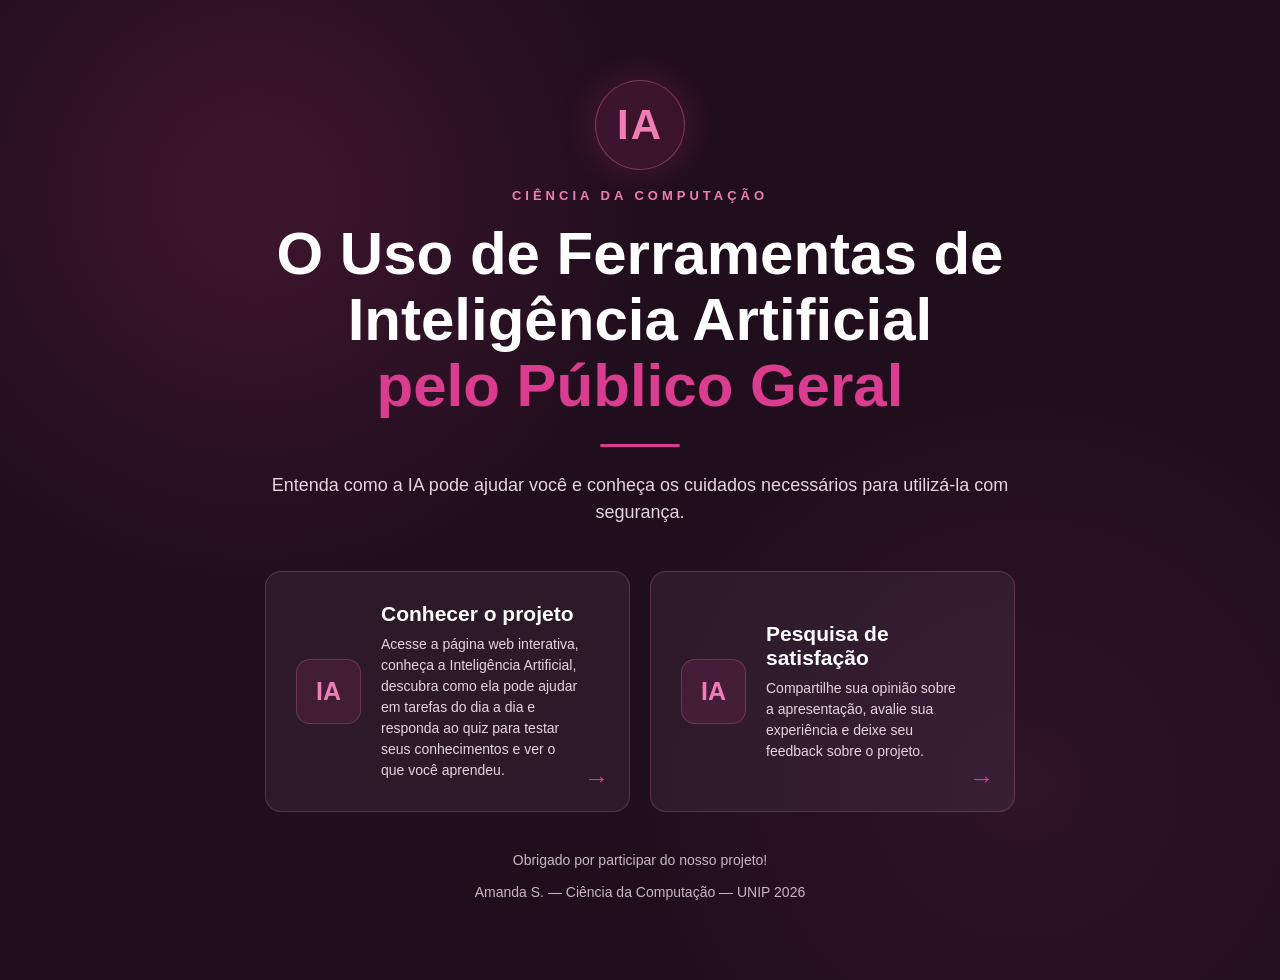
==== commit 3b3336ff: "Update index.html" ====
--- a/index.html
+++ b/index.html
@@ -1,772 +1,16 @@
-<!DOCTYPE html>
-<html lang="pt-BR">
-
-<head>
-    <meta charset="UTF-8">
-    <meta name="viewport" content="width=device-width, initial-scale=1.0">
-    <meta http-equiv="refresh" content="0; url=acesso.html">
-
-    <title>O Uso de Ferramentas de Inteligência Artificial pelo Público Geral</title>
-
-    <link rel="stylesheet" href="style.css">
-</head>
-
-<body>
-
-    <header class="header">
-
-        <div class="logo">
-            <span>☁</span>
-            INTELIGÊNCIA<span class="logo-destaque">+</span>
-        </div>
-
-        <nav>
-            <a href="#inicio">Início</a>
-            <a href="#ia">O que é IA?</a>
-            <a href="#aplicacoes">Aplicações</a>
-            <a href="#ferramentas">Ferramentas</a>
-            <a href="#beneficios">Benefícios</a>
-            <a href="#cuidados">Cuidados</a>
-            <a href="#quiz">Quiz</a>
-        </nav>
-
-    </header>
-
-    <main>
-
-        <section id="inicio" class="hero">
-
-            <div class="hero-conteudo">
-
-                <p class="tag">CIÊNCIA DA COMPUTAÇÃO</p>
-
-                <h1>
-                    O Uso de Ferramentas de
-                    <span>Inteligência Artificial pelo Público Geral</span>
-                </h1>
-
-                <p class="hero-texto">
-                    Entenda como as ferramentas de Inteligência Artificial
-                    podem ser utilizadas no cotidiano de forma consciente,
-                    responsável e segura.
-                </p>
-
-                <a href="#ia" class="botao">
-                    COMEÇAR A EXPLORAR
-                </a>
-
-            </div>
-
-            <div class="nuvem-visual">
-
-                <div class="nuvem">
-                    IA
-                </div>
-
-                <div class="conexao"></div>
-
-                <div class="data-center">
-
-                    <div class="servidor"></div>
-                    <div class="servidor"></div>
-                    <div class="servidor"></div>
-
-                </div>
-
-            </div>
-
-        </section>
-
-        <section id="ia" class="secao">
-
-            <div class="titulo-secao">
-
-                <span>01</span>
-
-                <h2>
-                    O que é
-                    <strong>Inteligência Artificial?</strong>
-                </h2>
-
-                <p>
-                    Tecnologia que permite que computadores e máquinas
-                    realizem tarefas relacionadas à inteligência humana.
-                </p>
-
-            </div>
-
-            <div class="cards">
-
-                <div class="card">
-
-                    <div class="icone">▣</div>
-
-                    <h3>Aprendizado</h3>
-
-                    <p>
-                        Sistemas de Inteligência Artificial podem analisar
-                        dados, identificar padrões e realizar tarefas
-                        relacionadas ao aprendizado.
-                    </p>
-
-                </div>
-
-                <div class="card">
-
-                    <div class="icone">⚡</div>
-
-                    <h3>Resolução de Problemas</h3>
-
-                    <p>
-                        A IA pode auxiliar na resolução de problemas,
-                        processamento de informações e realização
-                        de diferentes atividades.
-                    </p>
-
-                </div>
-
-                <div class="card">
-
-                    <div class="icone">▤</div>
-
-                    <h3>Geração de Conteúdo</h3>
-
-                    <p>
-                        A IA generativa pode produzir textos, imagens,
-                        vídeos e áudios a partir de comandos realizados
-                        pelos usuários.
-                    </p>
-
-                </div>
-
-            </div>
-
-        </section>
-
-        <section id="aplicacoes" class="secao secao-escura">
-
-            <div class="titulo-secao">
-
-                <span>02</span>
-
-                <h2>
-                    IA no
-                    <strong>cotidiano</strong>
-                </h2>
-
-                <p>
-                    A Inteligência Artificial está presente em diferentes
-                    ferramentas e serviços utilizados pelas pessoas.
-                </p>
-
-            </div>
-
-            <div class="nuvem-explicacao">
-
-                <div class="definicao">
-
-                    <h3>Onde encontramos a IA?</h3>
-
-                    <p>
-                        A Inteligência Artificial pode ser encontrada em
-                        mecanismos de pesquisa, aplicativos, assistentes
-                        virtuais e plataformas digitais.
-                    </p>
-
-                    <p>
-                        Também pode auxiliar em pesquisas, estudos,
-                        comunicação, organização de informações e
-                        outras atividades do dia a dia.
-                    </p>
-
-                </div>
-
-                <div class="caracteristicas">
-
-                    <button class="caracteristica" onclick="mostrarCaracteristica('internet')">
-                        <span>01</span>
-                        Pesquisas e informações
-                    </button>
-
-                    <button class="caracteristica" onclick="mostrarCaracteristica('escala')">
-                        <span>02</span>
-                        Estudos e aprendizagem
-                    </button>
-
-                    <button class="caracteristica" onclick="mostrarCaracteristica('flexibilidade')">
-                        <span>03</span>
-                        Comunicação
-                    </button>
-
-                    <button class="caracteristica" onclick="mostrarCaracteristica('compartilhamento')">
-                        <span>04</span>
-                        Organização de tarefas
-                    </button>
-
-                </div>
-
-            </div>
-
-            <div id="explicacao-caracteristica" class="explicacao-caracteristica">
-
-                Clique em uma aplicação para saber mais.
-
-            </div>
-
-        </section>
-
-        <section class="secao">
-
-            <div class="titulo-secao">
-
-                <span>03</span>
-
-                <h2>
-                    Como a IA pode ser utilizada
-                    <strong>pelas pessoas?</strong>
-                </h2>
-
-                <p>
-                    Veja alguns exemplos de utilização de ferramentas de
-                    Inteligência Artificial em atividades do cotidiano.
-                </p>
-
-            </div>
-
-            <div class="fluxo">
-
-                <div class="fluxo-item">
-
-                    <div class="fluxo-icone">💻</div>
-
-                    <h3>Usuário</h3>
-
-                    <p>
-                        Pessoa que utiliza uma ferramenta de IA.
-                    </p>
-
-                </div>
-
-                <div class="seta">→</div>
-
-                <div class="fluxo-item">
-
-                    <div class="fluxo-icone">◎</div>
-
-                    <h3>Comando</h3>
-
-                    <p>
-                        Solicitação ou informação fornecida pelo usuário.
-                    </p>
-
-                </div>
-
-                <div class="seta">→</div>
-
-                <div class="fluxo-item destaque-fluxo">
-
-                    <div class="fluxo-icone">▦</div>
-
-                    <h3>Inteligência Artificial</h3>
-
-                    <p>
-                        Processa as informações e produz um resultado.
-                    </p>
-
-                </div>
-
-                <div class="seta">→</div>
-
-                <div class="fluxo-item">
-
-                    <div class="fluxo-icone">☁</div>
-
-                    <h3>Resultado</h3>
-
-                    <p>
-                        Informação ou conteúdo gerado pela ferramenta.
-                    </p>
-
-                </div>
-
-            </div>
-
-            <div class="virtualizacao">
-
-                <div>
-
-                    <span class="mini-titulo">
-                        TECNOLOGIA
-                    </span>
-
-                    <h3>IA Generativa</h3>
-
-                    <p>
-                        Ferramentas de IA generativa podem criar novos
-                        conteúdos, como textos, imagens, vídeos e áudios,
-                        a partir de comandos realizados pelos usuários.
-                    </p>
-
-                </div>
-
-                <div class="servidores-visual">
-
-                    <div class="servidor-grande">
-                        TEXTO
-                    </div>
-
-                    <div class="servidor-grande">
-                        IMAGEM
-                    </div>
-
-                    <div class="servidor-grande">
-                        ÁUDIO
-                    </div>
-
-                </div>
-
-            </div>
-
-        </section>
-
-        <section id="ferramentas" class="secao secao-escura">
-
-            <div class="titulo-secao">
-
-                <span>04</span>
-
-                <h2>
-                    Principais
-                    <strong>Ferramentas de IA</strong>
-                </h2>
-
-                <p>
-                    Diferentes ferramentas podem oferecer recursos para
-                    atividades pessoais, acadêmicas e profissionais.
-                </p>
-
-            </div>
-
-            <div class="modelos">
-
-                <button class="modelo" onclick="mostrarModelo('iaas')">
-
-                    <span>IA</span>
-
-                    <h3>Assistentes de IA</h3>
-
-                    <p>
-                        Respostas e auxílio
-                    </p>
-
-                </button>
-
-                <button class="modelo" onclick="mostrarModelo('paas')">
-
-                    <span>IA</span>
-
-                    <h3>IA Generativa</h3>
-
-                    <p>
-                        Criação de conteúdos
-                    </p>
-
-                </button>
-
-                <button class="modelo" onclick="mostrarModelo('saas')">
-
-                    <span>IA</span>
-
-                    <h3>Recursos Inteligentes</h3>
-
-                    <p>
-                        Apoio às atividades
-                    </p>
-
-                </button>
-
-            </div>
-
-            <div id="modelo-info" class="modelo-info">
-
-                Selecione uma ferramenta acima.
-
-            </div>
-
-        </section>
-
-        <section id="beneficios" class="secao">
-
-            <div class="titulo-secao">
-
-                <span>05</span>
-
-                <h2>
-                    Benefícios da
-                    <strong>Inteligência Artificial</strong>
-                </h2>
-
-                <p>
-                    As ferramentas de IA podem auxiliar na realização
-                    de diferentes atividades do cotidiano.
-                </p>
-
-            </div>
-
-            <div class="beneficios-grid">
-
-                <div class="beneficio">
-
-                    <span>01</span>
-
-                    <h3>Auxílio em pesquisas</h3>
-
-                    <p>
-                        Ferramentas de IA podem auxiliar na busca,
-                        organização e compreensão de informações.
-                    </p>
-
-                </div>
-
-                <div class="beneficio">
-
-                    <span>02</span>
-
-                    <h3>Apoio aos estudos</h3>
-
-                    <p>
-                        A IA pode ajudar na explicação de conteúdos,
-                        organização de informações e aprendizagem.
-                    </p>
-
-                </div>
-
-                <div class="beneficio">
-
-                    <span>03</span>
-
-                    <h3>Produção de conteúdos</h3>
-
-                    <p>
-                        Algumas ferramentas podem auxiliar na criação
-                        de textos e outros tipos de conteúdos.
-                    </p>
-
-                </div>
-
-                <div class="beneficio">
-
-                    <span>04</span>
-
-                    <h3>Organização de tarefas</h3>
-
-                    <p>
-                        A IA pode contribuir para organizar informações,
-                        atividades e processos do cotidiano.
-                    </p>
-
-                </div>
-
-            </div>
-
-        </section>
-
-        <section id="cuidados" class="secao desafios">
-
-            <div class="titulo-secao">
-
-                <span>06</span>
-
-                <h2>
-                    A Inteligência Artificial é
-                    <strong>sempre confiável?</strong>
-                </h2>
-
-            </div>
-
-            <div class="mito-verdade">
-
-                <div class="mito-texto">
-
-                    <div class="alerta">!</div>
-
-                    <h3>
-                        Todas as informações fornecidas por uma ferramenta
-                        de Inteligência Artificial estão corretas.
-                    </h3>
-
-                    <p>
-                        O que você acha?
-                    </p>
-
-                </div>
-
-                <div class="mito-botoes">
-
-                    <button onclick="verificarMito(true)">
-                        VERDADE
-                    </button>
-
-                    <button onclick="verificarMito(false)">
-                        MITO
-                    </button>
-
-                </div>
-
-                <div id="resultado-mito"></div>
-
-            </div>
-
-        </section>
-
-        <section class="secao secao-escura">
-
-            <div class="titulo-secao">
-
-                <span>07</span>
-
-                <h2>
-                    Cuidados no uso da
-                    <strong>IA</strong>
-                </h2>
-
-                <p>
-                    Utilizar Inteligência Artificial de forma consciente
-                    exige atenção aos resultados e às informações fornecidas.
-                </p>
-
-            </div>
-
-            <div class="estrategias">
-
-                <div class="estrategia">
-
-                    <span>01</span>
-
-                    <h3>Verificação</h3>
-
-                    <p>
-                        Conferir informações importantes antes de utilizá-las.
-                    </p>
-
-                </div>
-
-                <div class="estrategia">
-
-                    <span>02</span>
-
-                    <h3>Privacidade</h3>
-
-                    <p>
-                        Ter cuidado com os dados pessoais inseridos nas ferramentas.
-                    </p>
-
-                </div>
-
-                <div class="estrategia">
-
-                    <span>03</span>
-
-                    <h3>Segurança</h3>
-
-                    <p>
-                        Utilizar as ferramentas de maneira consciente e segura.
-                    </p>
-
-                </div>
-
-                <div class="estrategia">
-
-                    <span>04</span>
-
-                    <h3>Uso responsável</h3>
-
-                    <p>
-                        Avaliar os resultados e manter a responsabilidade humana.
-                    </p>
-
-                </div>
-
-            </div>
-
-        </section>
-
-        <section class="secao">
-
-            <div class="titulo-secao">
-
-                <span>08</span>
-
-                <h2>
-                    Inteligência Artificial e os
-                    <strong>ODS</strong>
-                </h2>
-
-                <p>
-                    O projeto apresenta relação com objetivos de desenvolvimento
-                    sustentável relacionados à educação e à inovação.
-                </p>
-
-            </div>
-
-            <div class="ods-grid">
-
-                <div class="ods">
-
-                    <div class="ods-numero">
-                        04
-                    </div>
-
-                    <h3>
-                        Educação de Qualidade
-                    </h3>
-
-                    <p>
-                        Divulgação de conhecimentos sobre Inteligência Artificial
-                        de forma educativa e acessível à comunidade.
-                    </p>
-
-                </div>
-
-                <div class="ods">
-
-                    <div class="ods-numero">
-                        09
-                    </div>
-
-                    <h3>
-                        Indústria, Inovação e Infraestrutura
-                    </h3>
-
-                    <p>
-                        Abordagem da Inteligência Artificial como tecnologia
-                        relacionada à inovação e ao desenvolvimento tecnológico.
-                    </p>
-
-                </div>
-
-                <div class="ods">
-
-                    <div class="ods-numero">
-                        IA
-                    </div>
-
-                    <h3>
-                        Uso consciente da tecnologia
-                    </h3>
-
-                    <p>
-                        Incentivo à utilização responsável, segura e consciente
-                        das ferramentas de Inteligência Artificial.
-                    </p>
-
-                </div>
-
-            </div>
-
-        </section>
-
-        <section id="quiz" class="quiz-secao">
-
-            <div class="quiz-container">
-
-                <div class="quiz-intro">
-
-                    <span>DESAFIO FINAL</span>
-
-                    <h2>
-                        Teste seus
-                        <strong>conhecimentos</strong>
-                    </h2>
-
-                    <p>
-                        Responda às perguntas e descubra quanto
-                        você aprendeu sobre Inteligência Artificial,
-                        suas aplicações e seu uso responsável.
-                    </p>
-
-                    <button id="iniciarQuiz" class="botao">
-                        INICIAR QUIZ
-                    </button>
-
-                </div>
-
-                <div id="quiz-area" class="quiz-area escondido">
-
-                    <div class="quiz-topo">
-
-                        <span id="numeroPergunta">
-                            Pergunta 1 de 10
-                        </span>
-
-                        <span id="pontuacao">
-                            Pontos: 0
-                        </span>
-
-                    </div>
-
-                    <div class="barra">
-
-                        <div id="progresso"></div>
-
-                    </div>
-
-                    <h3 id="pergunta"></h3>
-
-                    <div id="opcoes" class="opcoes"></div>
-
-                    <div id="feedback" class="feedback"></div>
-
-                    <button id="proxima" class="botao escondido">
-                        PRÓXIMA PERGUNTA
-                    </button>
-
-                </div>
-
-                <div id="resultadoQuiz" class="resultado-quiz escondido">
-
-                    <span>RESULTADO</span>
-
-                    <h2>Quiz concluído!</h2>
-
-                    <div id="pontuacaoFinal"></div>
-
-                    <p id="mensagemFinal"></p>
-
-                    <button onclick="reiniciarQuiz()" class="botao">
-                        FAZER NOVAMENTE
-                    </button>
-
-                </div>
-
-            </div>
-
-        </section>
-
-    </main>
-
-    <footer>
-
-        <div class="logo">
-            ☁ INTELIGÊNCIA<span class="logo-destaque">+</span>
-        </div>
-
-        <p>
-            O Uso de Ferramentas de Inteligência Artificial pelo Público Geral
-        </p>
-
-        <p>
-            Amanda S. — Ciência da Computação — UNIP 2026
-        </p>
-
-    </footer>
-
-    <button id="topo" onclick="voltarTopo()">
-        ↑
-    </button>
-
-    <script src="script.js"></script>
-
-</body>
-
-</html>
+<!DOCTYPE html>
+<html lang="pt-BR">
+
+<head>
+    <meta charset="UTF-8">
+    <meta name="viewport" content="width=device-width, initial-scale=1.0">
+    <meta http-equiv="refresh" content="0; url=acesso.html">
+    <title>Inteligência Artificial</title>
+    <link rel="icon" href="data:image/svg+xml,<svg xmlns=%22http://www.w3.org/2000/svg%22 viewBox=%220 0 100 100%22><text y=%22.9em%22 font-size=%2290%22>🌐</text></svg>">
+
+</head>
+
+<body>
+</body>
+
+</html>
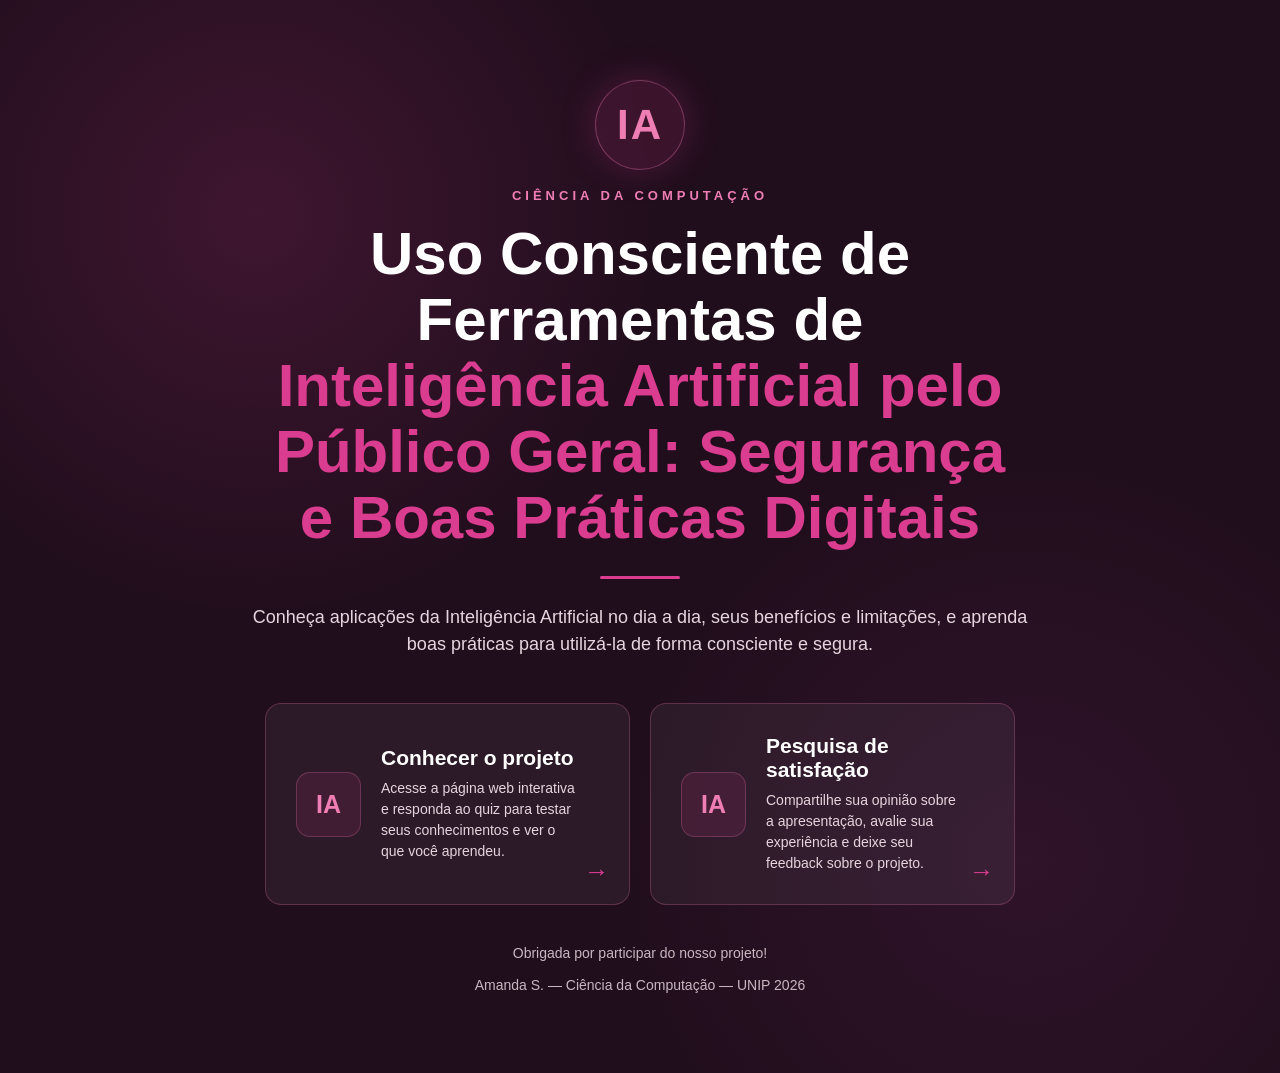
==== commit 4b7034c2: "Update index.html" ====
--- a/index.html
+++ b/index.html
@@ -5,7 +5,7 @@
     <meta charset="UTF-8">
     <meta name="viewport" content="width=device-width, initial-scale=1.0">
     <meta http-equiv="refresh" content="0; url=acesso.html">
-    <title>Inteligência Artificial</title>
+    <title>Uso Consciente de Ferramentas de Inteligência Artificial pelo Público Geral: Segurança e Boas Práticas Digitais</title>
     <link rel="icon" href="data:image/svg+xml,<svg xmlns=%22http://www.w3.org/2000/svg%22 viewBox=%220 0 100 100%22><text y=%22.9em%22 font-size=%2290%22>🌐</text></svg>">
 
 </head>
